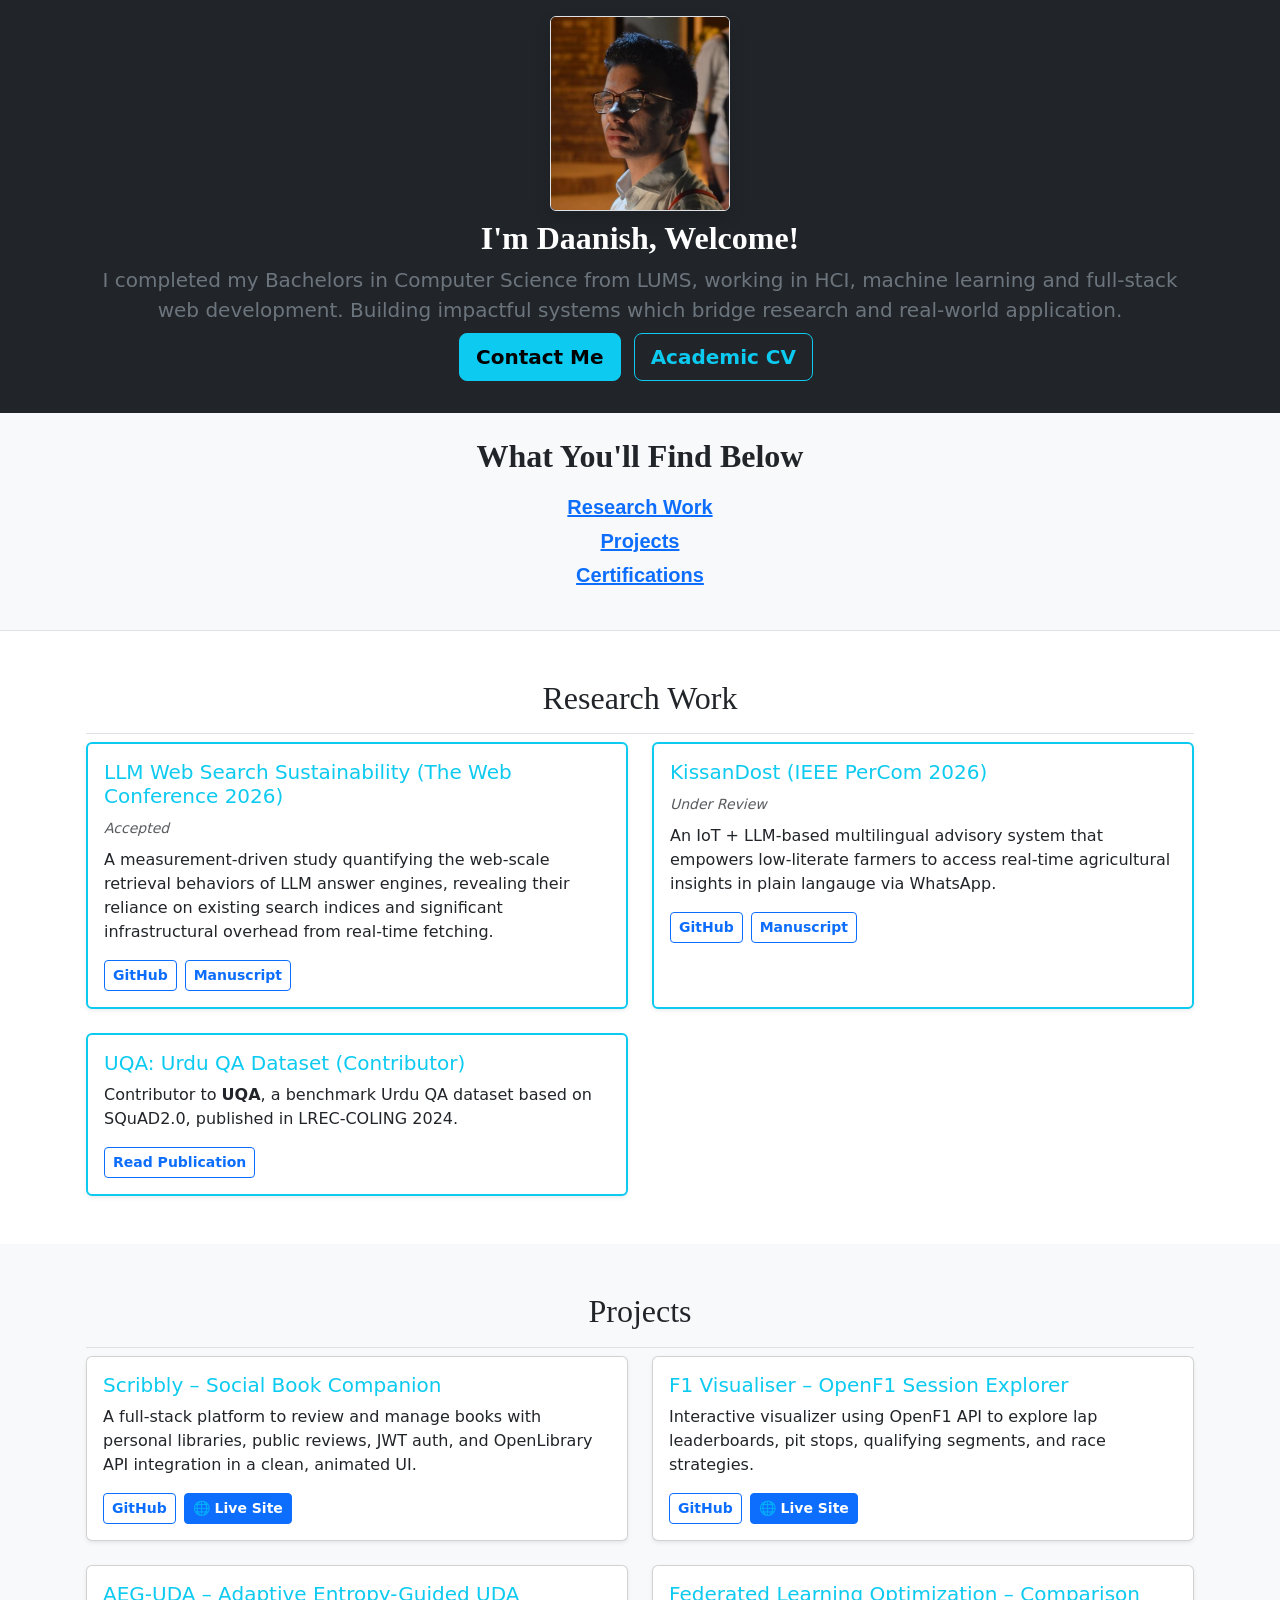
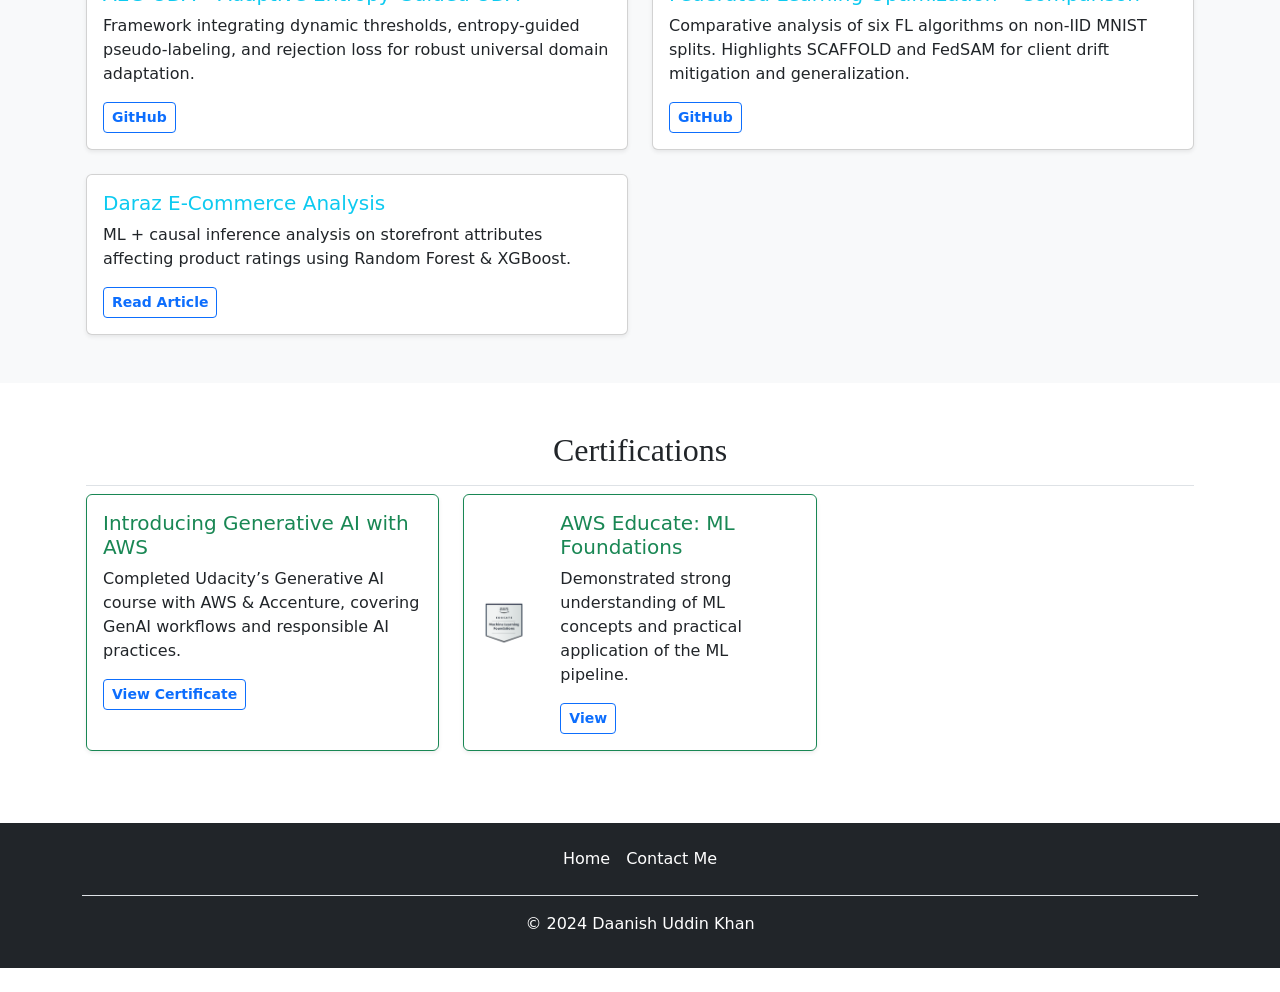
==== index.html @ 449fbc86 "Update index.html" ====
<!DOCTYPE html>
<html lang="en">

<head>
    <meta charset="UTF-8">
    <meta name="viewport" content="width=device-width, initial-scale=1.0">

    <title>Personal Site</title>

    <link rel="stylesheet" href="styles.css">

    <link href="https://cdn.jsdelivr.net/npm/bootstrap@5.3.0-alpha2/dist/css/bootstrap.min.css" rel="stylesheet"
      integrity="sha384-aFq/bzH65dt+w6FI2ooMVUpc+21e0SRygnTpmBvdBgSdnuTN7QbdgL+OapgHtvPp" crossorigin="anonymous">
    <link href="https://fonts.googleapis.com/css2?family=Material+Symbols+Outlined" rel="stylesheet" />

    
    <style>

    </style>

</head>

<body>
    <section>
      <div class="bg-dark text-secondary text-center py-3 px-2">
        <div class="container">
          <img src="Daanish Khan.jpg" class="img-fluid border rounded-2 shadow mb-2" alt="Daanish" width="180" loading="lazy">
          <h1 class="fs-2 fw-bold text-white serif-font mb-2">I'm Daanish, Welcome!</h1>
          <p class="fs-5 mb-2">I completed my Bachelors in Computer Science from LUMS, working in HCI, machine learning and full-stack web development. Building impactful systems which bridge research and real-world application.</p>
          <p>
            <a href="mailto:daanishuddin@gmail.com" class="btn btn-info btn-lg px-3 me-sm-2 fw-bold">Contact Me</a>
            <!-- <a href="./resume.html" target="_blank" class="btn btn-outline-info btn-lg px-3 me-sm-2 fw-bold">Academic CV</a> -->
            <a href="https://drive.google.com/file/d/1zM3MbxqM3GDSptuHSQpQ8R3n-Jp7-8nd/view?usp=sharing" target="_blank" class="btn btn-outline-info btn-lg px-3 me-sm-2 fw-bold">Academic CV</a>
          </p>
          
        </div>
      </div>
    </section>

    <section class="bg-light py-4 border-bottom">
      <div class="container text-center">
        <h2 class="fw-bold serif-font mb-3 text-dark text-center">What You'll Find Below</h2>
        <p class="fs-5 text-secondary san-serif-font mb-1">
          <a href="#research-projects" class="text-decoration-underline fw-semibold text-primary">
            <strong>Research Work</strong>
          </a>
        </p>
        <p class="fs-5 text-secondary san-serif-font mb-1">
          <a href="#projects" class="text-decoration-underline fw-semibold text-primary">
            <strong>Projects</strong>
          </a>
        </p>
        <p class="fs-5 text-secondary san-serif-font">
          <a href="#certifications" class="text-decoration-underline fw-semibold text-primary">
            <strong>Certifications</strong>
          </a>
        </p>
      </div>
    </section>


    <section id="research-projects" class="bg-white py-5">
      <div class="container px-3">
        <h2 class="pb-3 border-bottom serif-font text-center">Research Work</h2>
        <div class="row row-cols-1 row-cols-lg-2 g-4">

          <!-- LLM Web Search Sustainability Card -->
          <div class="col">
            <div class="card h-100 shadow-sm border-info border-2">
              <div class="card-body">
                <h5 class="card-title text-info">LLM Web Search Sustainability (The Web Conference 2026)</h5>
                <p class="text-muted fst-italic mb-2"><small>Accepted</small></p>
                <p class="card-text">
                  A measurement-driven study quantifying the web-scale retrieval behaviors of LLM answer engines, revealing their reliance on existing search indices and significant infrastructural overhead from real-time fetching.
                </p>
                <div class="d-flex flex-wrap gap-2">
                  <a href="https://github.com/SYSNET-LUMS/LLMs-and-Web" target="_blank" class="btn btn-outline-primary btn-sm fw-bold">GitHub</a>
                  <a href="https://drive.google.com/file/d/1Qszllc1e_r-4fv1D7R5mePZnwRClPpao/view?usp=sharing" target="_blank" class="btn btn-outline-primary btn-sm fw-bold">Manuscript</a>
                </div>
              </div>
            </div>
          </div>

          <!-- KissanDost Card -->
          <div class="col">
            <div class="card h-100 shadow-sm border-info border-2">
              <div class="card-body">
                <h5 class="card-title text-info">KissanDost (IEEE PerCom 2026)</h5>
                <p class="text-muted fst-italic mb-2"><small>Under Review</small></p>
                <p class="card-text">
                  An IoT + LLM-based multilingual advisory system that empowers low-literate farmers to access real-time agricultural insights in plain langauge via WhatsApp.
                </p>
                <div class="d-flex flex-wrap gap-2">
                  <a href="https://github.com/anonymous115935/KissanDost" target="_blank" class="btn btn-outline-primary btn-sm fw-bold">GitHub</a>
                  <a href="https://drive.google.com/file/d/19-582ejcHHn8x_dDG1raBR4iv6mInpC9/view?usp=sharing" target="_blank" class="btn btn-outline-primary btn-sm fw-bold">Manuscript</a>
                </div>
              </div>
            </div>
          </div>

          <!-- UQA Card -->
          <div class="col">
            <div class="card h-100 shadow-sm border-info border-2">
              <div class="card-body">
                <h5 class="card-title text-info">UQA: Urdu QA Dataset (Contributor)</h5>
                <p class="card-text">
                  Contributor to <strong>UQA</strong>, a benchmark Urdu QA dataset based on SQuAD2.0, published in LREC-COLING 2024.
                </p>
                <a href="https://aclanthology.org/2024.lrec-main.1497/" target="_blank" class="btn btn-outline-primary btn-sm fw-bold">Read Publication</a>
              </div>
            </div>
          </div>
        </div>
    </section>

    <section id="projects" class="bg-light py-5">
      <div class="container px-3">
        <h2 class="pb-3 border-bottom serif-font text-center">Projects</h2>
        <div class="row row-cols-1 row-cols-lg-2 g-4">

          <!-- Scribbly -->
          <div class="col">
            <div class="card h-100 shadow-sm">
              <div class="card-body">
                <h5 class="card-title text-info">Scribbly – Social Book Companion</h5>
                <p class="card-text">
                  A full-stack platform to review and manage books with personal libraries, public reviews, JWT auth, and OpenLibrary API integration in a clean, animated UI.
                </p>
                <div class="d-flex flex-wrap gap-2">
                  <a href="https://github.com/DaaniKhan/Scribbly" target="_blank" class="btn btn-outline-primary btn-sm fw-bold">GitHub</a>
                  <a href="https://scribbly-79jq.onrender.com" target="_blank" class="btn btn-primary btn-sm fw-bold">
                    🌐 Live Site
                  </a>
                </div>
              </div>
            </div>
          </div>

          <!-- F1 Visualiser -->
          <div class="col">
            <div class="card h-100 shadow-sm">
              <div class="card-body">
                <h5 class="card-title text-info">F1 Visualiser – OpenF1 Session Explorer</h5>
                <p class="card-text">
                  Interactive visualizer using OpenF1 API to explore lap leaderboards, pit stops, qualifying segments, and race strategies.
                </p>
                <div class="d-flex flex-wrap gap-2">
                  <a href="https://github.com/DaaniKhan/F1-Visualise" target="_blank" class="btn btn-outline-primary btn-sm fw-bold">GitHub</a>
                  <a href="https://f1-visualise.onrender.com" target="_blank" class="btn btn-primary btn-sm fw-bold">
                    🌐 Live Site
                  </a>
                </div>
              </div>
            </div>
          </div>

          <!-- AEG-UDA -->
          <div class="col">
            <div class="card h-100 shadow-sm">
              <div class="card-body">
                <h5 class="card-title text-info">AEG-UDA – Adaptive Entropy-Guided UDA</h5>
                <p class="card-text">
                  Framework integrating dynamic thresholds, entropy-guided pseudo-labeling, and rejection loss for robust universal domain adaptation.
                </p>
                <a href="https://github.com/SaadH-077/Adaptive-Entropy-Guided-Universal-Domain-Adaptation_AEG-UDA-" target="_blank" class="btn btn-outline-primary btn-sm fw-bold">GitHub</a>
              </div>
            </div>
          </div>

          <!-- Federated Learning -->
          <div class="col">
            <div class="card h-100 shadow-sm">
              <div class="card-body">
                <h5 class="card-title text-info">Federated Learning Optimization – Comparison</h5>
                <p class="card-text">
                  Comparative analysis of six FL algorithms on non-IID MNIST splits. Highlights SCAFFOLD and FedSAM for client drift mitigation and generalization.
                </p>
                <a href="https://github.com/SaadH-077/Federated-Learning-Optimization" target="_blank" class="btn btn-outline-primary btn-sm fw-bold">GitHub</a>
              </div>
            </div>
          </div>

          <!-- Daraz Analysis -->
          <div class="col">
            <div class="card h-100 shadow-sm">
              <div class="card-body">
                <h5 class="card-title text-info">Daraz E-Commerce Analysis</h5>
                <p class="card-text">
                  ML + causal inference analysis on storefront attributes affecting product ratings using Random Forest & XGBoost.
                </p>
                <a href="https://medium.com/@25100004/daraz-unveiled-deep-diving-into-e-commerce-55a9fcba725b" target="_blank" class="btn btn-outline-primary btn-sm fw-bold">Read Article</a>
              </div>
            </div>
          </div>
        </div>
    </section>

    <section id="certifications" class="bg-white py-5">
      <div class="container px-3">
        <h2 class="pb-3 border-bottom serif-font text-center">Certifications</h2>
        <div class="row row-cols-1 row-cols-md-2 row-cols-lg-3 g-4">

          <!-- Gen AI Cert -->
          <div class="col">
            <div class="card h-100 border-success shadow-sm">
              <div class="card-body">
                <h5 class="card-title text-success">Introducing Generative AI with AWS</h5>
                <p class="card-text">Completed Udacity’s Generative AI course with AWS & Accenture, covering GenAI workflows and responsible AI practices.</p>
                <a href="https://www.udacity.com/certificate/e/d6803654-4352-11f0-a539-c7d655504e1b" target="_blank" class="btn btn-outline-primary btn-sm fw-bold">View Certificate</a>
              </div>
            </div>
          </div>

          <!-- AWS Educate -->
          <div class="col">
            <div class="card h-100 border-success shadow-sm d-flex flex-row align-items-center">
              <img src="aws-educate-machine-learning-foundations.png" alt="AWS Educate Badge" width="80" class="p-3">
              <div class="card-body">
                <h5 class="card-title text-success">AWS Educate: ML Foundations</h5>
                <p class="card-text">Demonstrated strong understanding of ML concepts and practical application of the ML pipeline.</p>
                <a href="https://www.credly.com/badges/24942afe-0e76-4b21-84d6-7d323b9f9d2c/public_url" target="_blank" class="btn btn-outline-primary btn-sm fw-bold">View</a>
              </div>
            </div>
          </div>

        </div>
      </div>
    </section>

    <section class="bg-dark">
      <div class="container">
        <footer class="py-3 my-4">
          <ul class="nav justify-content-center border-bottom pb-3 mb-3">
            <li class="nav-item"><a href="index.html" class="nav-link px-2 text-white">Home</a></li>
            <li class="nav-item"><a href="mailto:daanishuddin@gmail.com" class="nav-link px-2 text-white">Contact Me</a></li>
          </ul>
          <p class="text-center text-white">© 2024 Daanish Uddin Khan</p>
        </footer>
      </div>
    </section>
    
</body>
---- styles.css ----
.serif-font{
    font-family: "Cambria", serif;
}

.san-serif-font{
    font-family: 'Touvlo Sans Serif', sans-serif;
}

.icon-square {
    width: 3rem;
    height: 3rem;
    border-radius: .75rem;
}
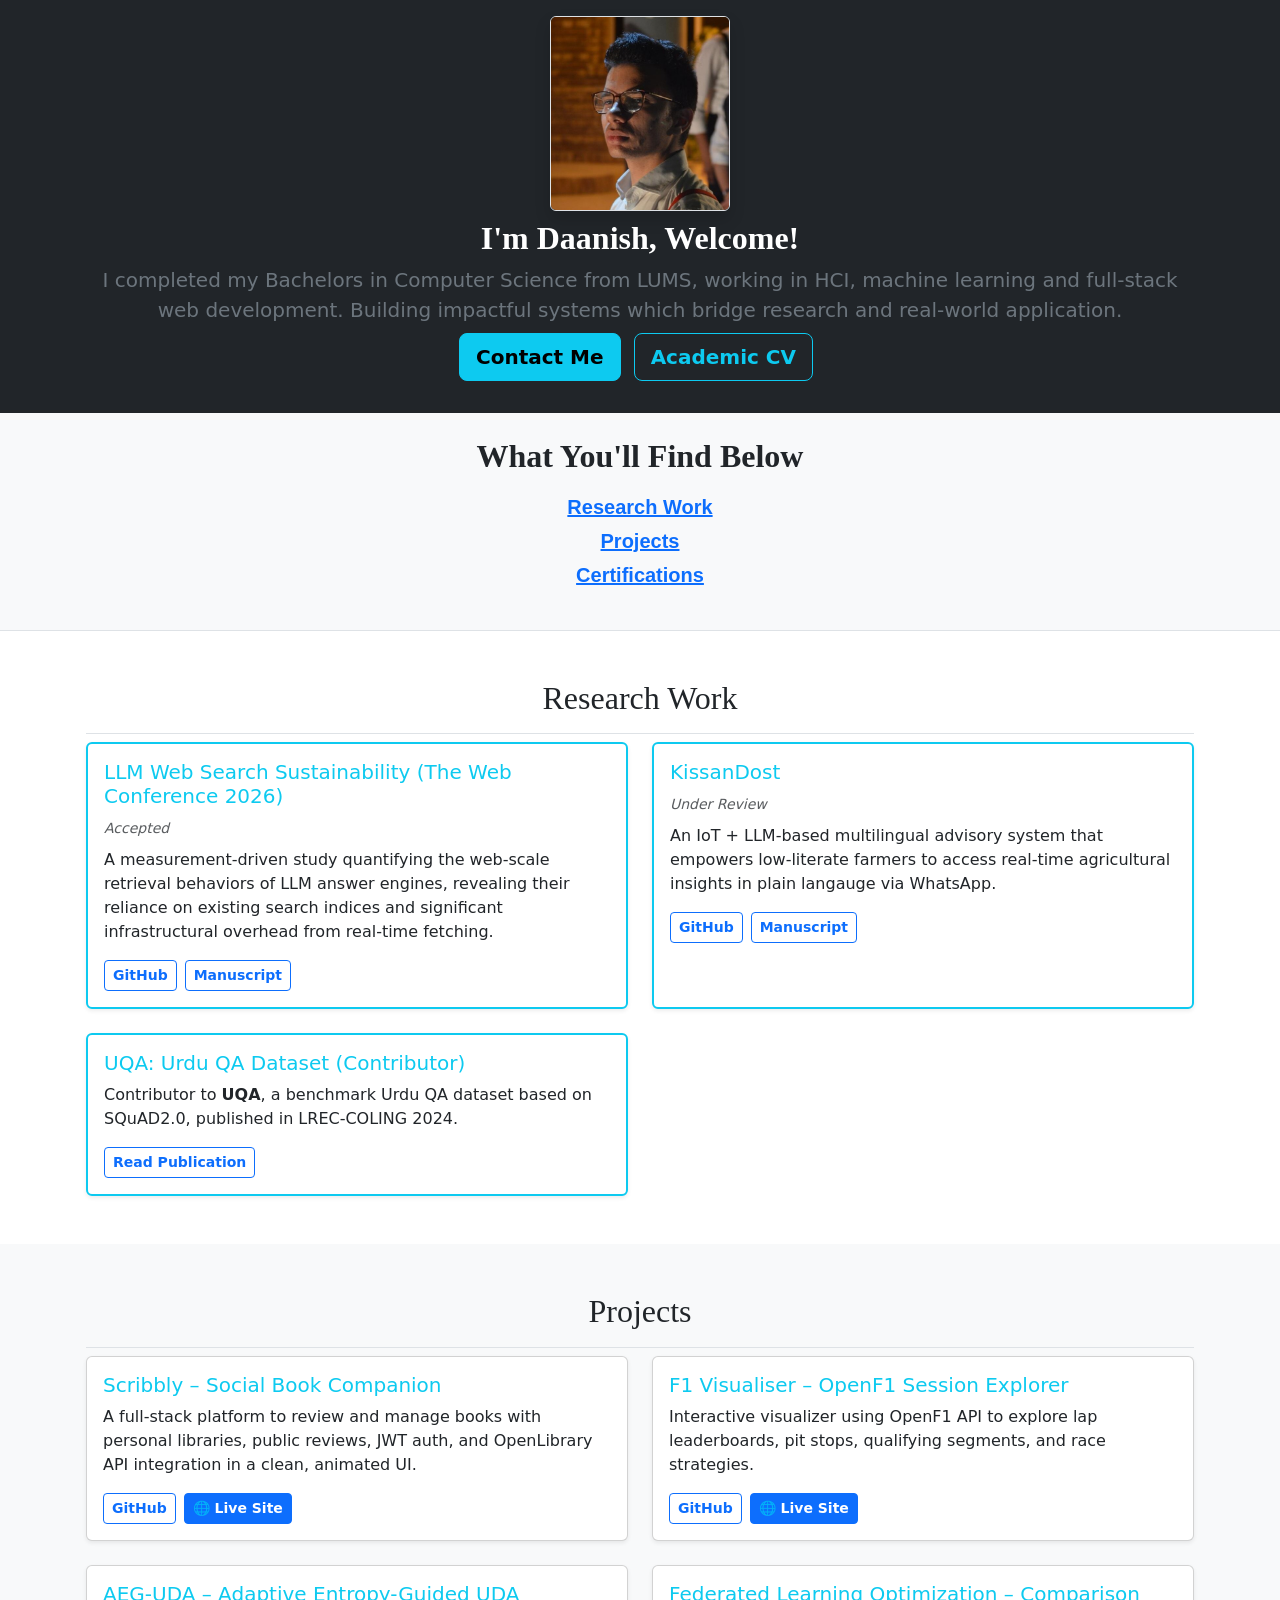
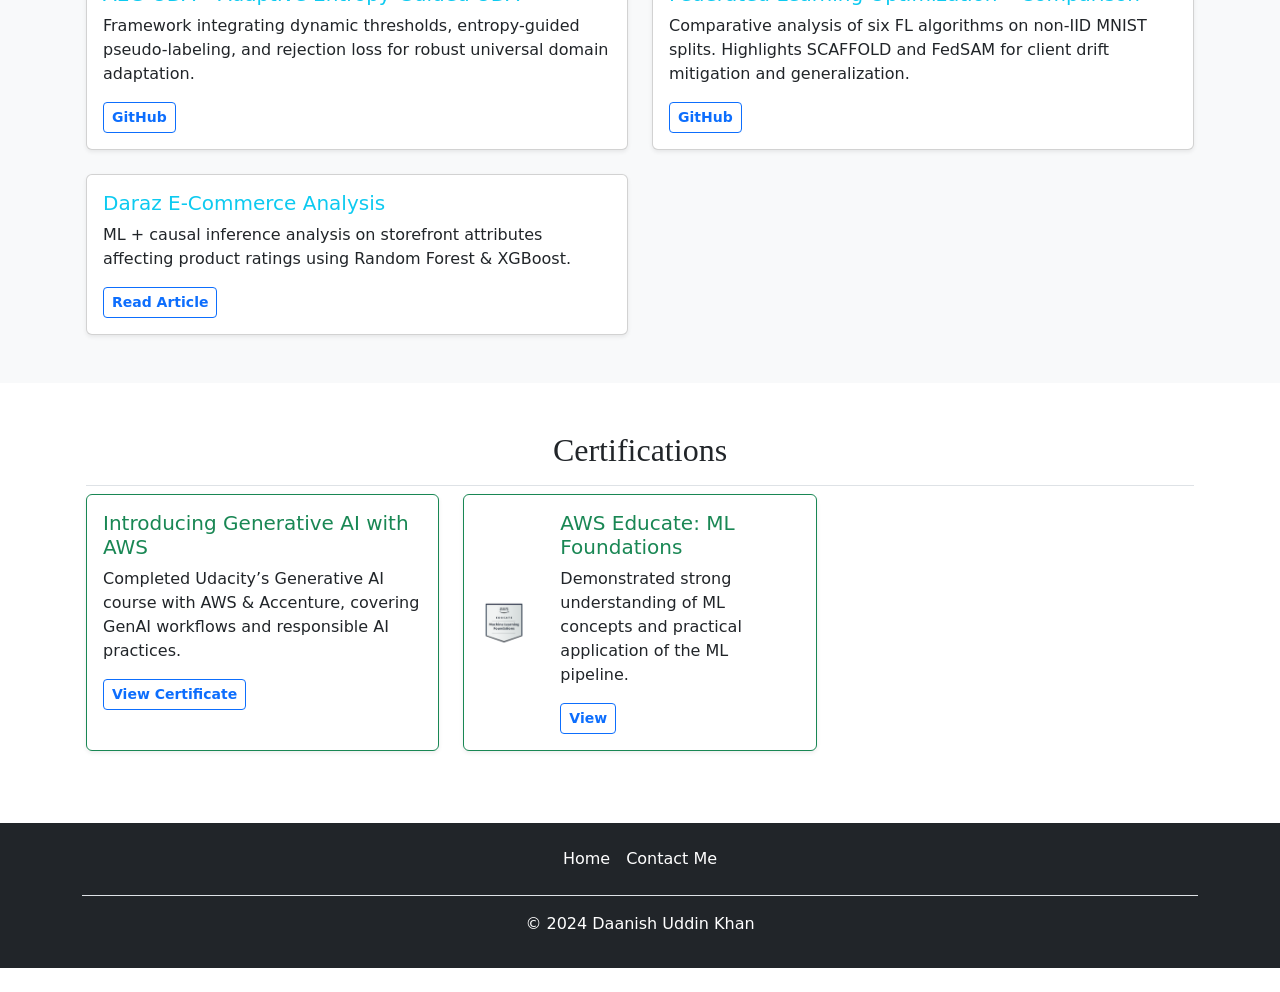
==== commit db044a1c: "Update index.html" ====
--- a/index.html
+++ b/index.html
@@ -30,7 +30,7 @@
           <p>
             <a href="mailto:daanishuddin@gmail.com" class="btn btn-info btn-lg px-3 me-sm-2 fw-bold">Contact Me</a>
             <!-- <a href="./resume.html" target="_blank" class="btn btn-outline-info btn-lg px-3 me-sm-2 fw-bold">Academic CV</a> -->
-            <a href="https://drive.google.com/file/d/1zM3MbxqM3GDSptuHSQpQ8R3n-Jp7-8nd/view?usp=sharing" target="_blank" class="btn btn-outline-info btn-lg px-3 me-sm-2 fw-bold">Academic CV</a>
+            <a href="https://drive.google.com/file/d/1i2JFEq97DbUL6mjN9elRdlXMquacvuDl/view?usp=sharing" target="_blank" class="btn btn-outline-info btn-lg px-3 me-sm-2 fw-bold">Academic CV</a>
           </p>
           
         </div>
@@ -85,7 +85,7 @@
           <div class="col">
             <div class="card h-100 shadow-sm border-info border-2">
               <div class="card-body">
-                <h5 class="card-title text-info">KissanDost (IEEE PerCom 2026)</h5>
+                <h5 class="card-title text-info">KissanDost</h5>
                 <p class="text-muted fst-italic mb-2"><small>Under Review</small></p>
                 <p class="card-text">
                   An IoT + LLM-based multilingual advisory system that empowers low-literate farmers to access real-time agricultural insights in plain langauge via WhatsApp.
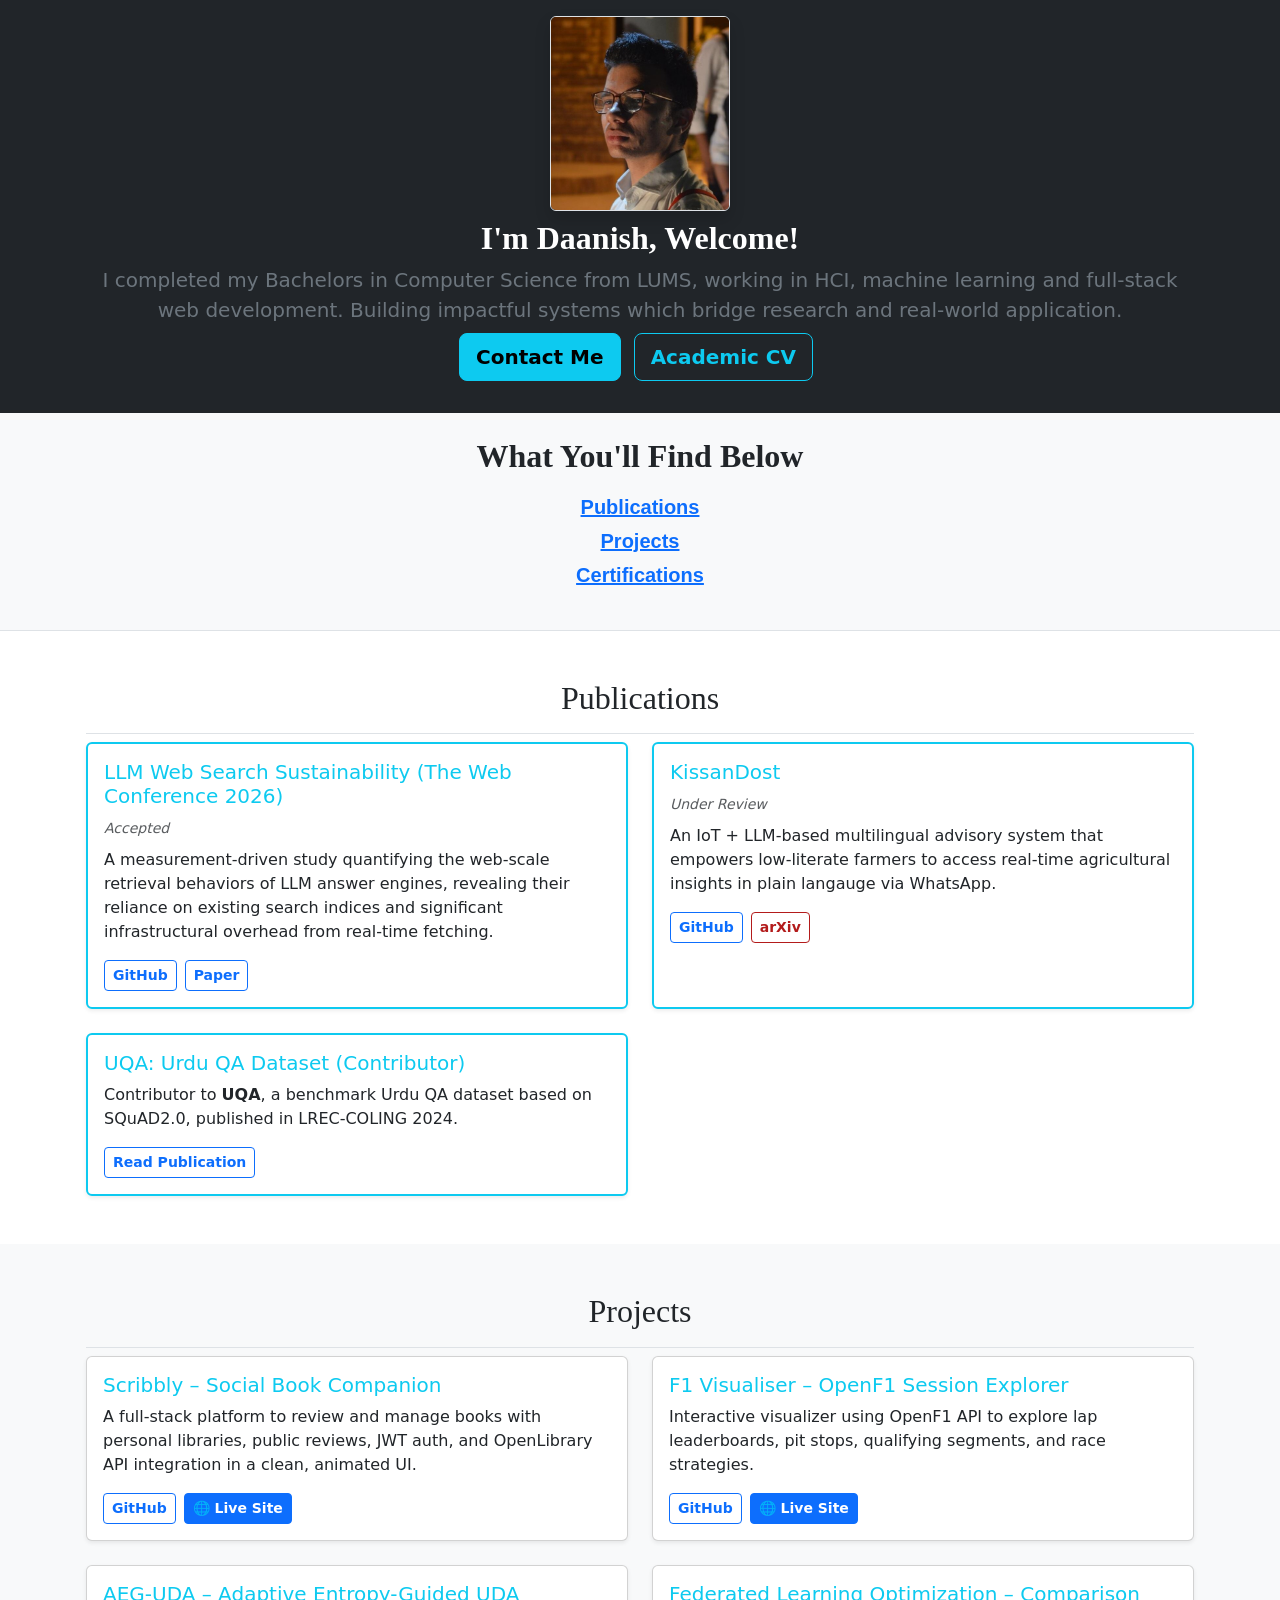
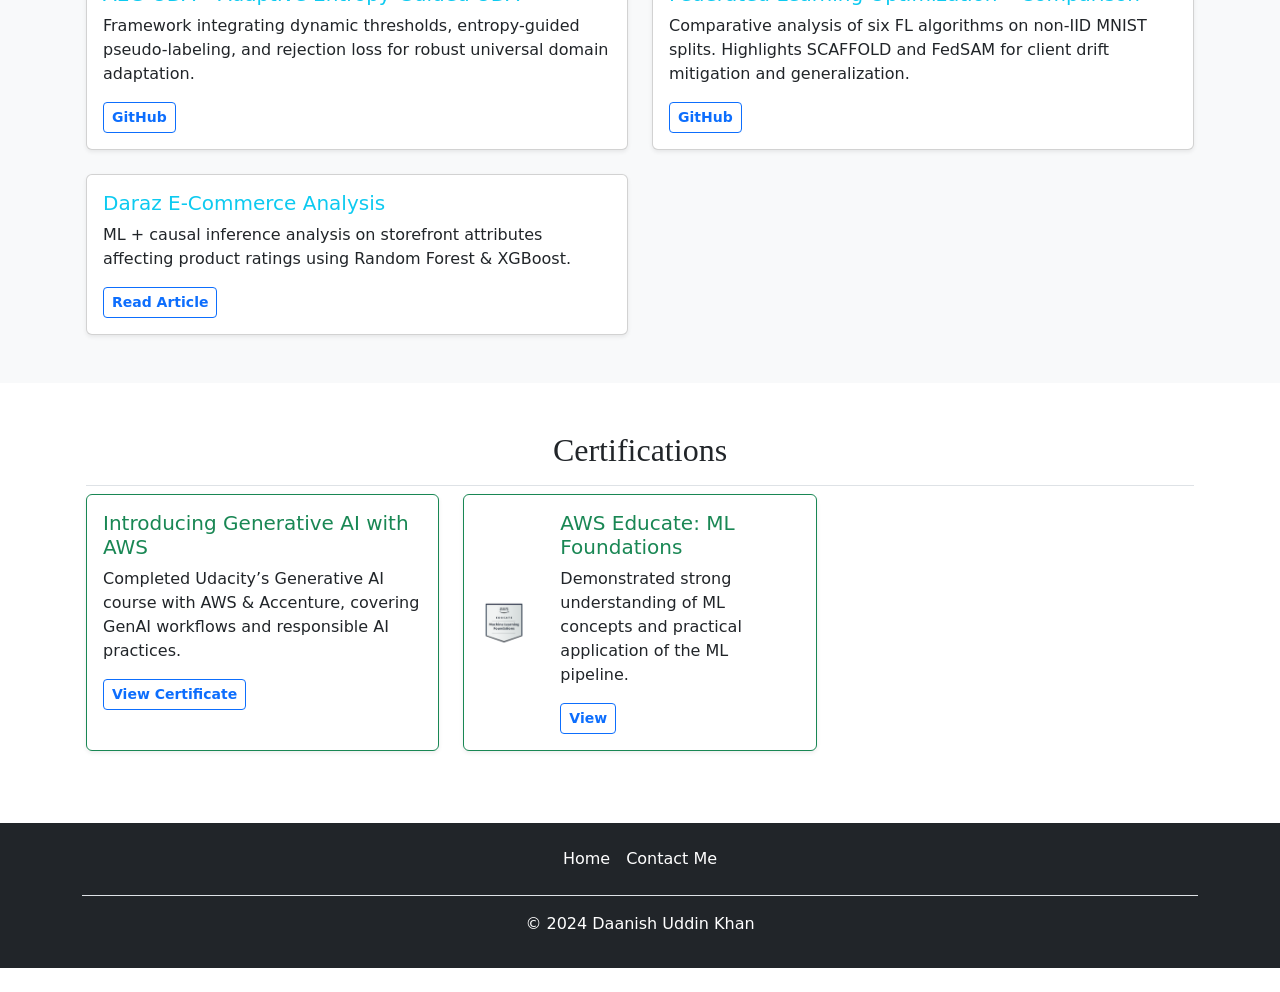
==== commit 84b170ae: "Update Site" ====
--- a/index.html
+++ b/index.html
@@ -15,6 +15,17 @@
 
     
     <style>
+
+    .btn-outline-arxiv {
+      color: #b31b1b;
+      border-color: #b31b1b;
+    }
+
+    .btn-outline-arxiv:hover {
+      background-color: #b31b1b;
+      border-color: #b31b1b;
+      color: #fff;
+    }
 
     </style>
 
@@ -30,7 +41,8 @@
           <p>
             <a href="mailto:daanishuddin@gmail.com" class="btn btn-info btn-lg px-3 me-sm-2 fw-bold">Contact Me</a>
             <!-- <a href="./resume.html" target="_blank" class="btn btn-outline-info btn-lg px-3 me-sm-2 fw-bold">Academic CV</a> -->
-            <a href="https://drive.google.com/file/d/1i2JFEq97DbUL6mjN9elRdlXMquacvuDl/view?usp=sharing" target="_blank" class="btn btn-outline-info btn-lg px-3 me-sm-2 fw-bold">Academic CV</a>
+            <!-- <a href="https://drive.google.com/file/d/1i2JFEq97DbUL6mjN9elRdlXMquacvuDl/view?usp=sharing" target="_blank" class="btn btn-outline-info btn-lg px-3 me-sm-2 fw-bold">Academic CV</a> -->
+            <a href="Academic_CV-DaanishKhan.pdf" target="_blank" class="btn btn-outline-info btn-lg px-3 me-sm-2 fw-bold">Academic CV</a>
           </p>
           
         </div>
@@ -42,7 +54,7 @@
         <h2 class="fw-bold serif-font mb-3 text-dark text-center">What You'll Find Below</h2>
         <p class="fs-5 text-secondary san-serif-font mb-1">
           <a href="#research-projects" class="text-decoration-underline fw-semibold text-primary">
-            <strong>Research Work</strong>
+            <strong>Publications</strong>
           </a>
         </p>
         <p class="fs-5 text-secondary san-serif-font mb-1">
@@ -61,7 +73,7 @@
 
     <section id="research-projects" class="bg-white py-5">
       <div class="container px-3">
-        <h2 class="pb-3 border-bottom serif-font text-center">Research Work</h2>
+        <h2 class="pb-3 border-bottom serif-font text-center">Publications</h2>
         <div class="row row-cols-1 row-cols-lg-2 g-4">
 
           <!-- LLM Web Search Sustainability Card -->
@@ -75,7 +87,8 @@
                 </p>
                 <div class="d-flex flex-wrap gap-2">
                   <a href="https://github.com/SYSNET-LUMS/LLMs-and-Web" target="_blank" class="btn btn-outline-primary btn-sm fw-bold">GitHub</a>
-                  <a href="https://drive.google.com/file/d/1Qszllc1e_r-4fv1D7R5mePZnwRClPpao/view?usp=sharing" target="_blank" class="btn btn-outline-primary btn-sm fw-bold">Manuscript</a>
+                  <!-- <a href="https://drive.google.com/file/d/1Qszllc1e_r-4fv1D7R5mePZnwRClPpao/view?usp=sharing" target="_blank" class="btn btn-outline-primary btn-sm fw-bold">Manuscript</a> -->
+                  <a href="LLMs_and_the_Web-DaanishKhan.pdf" target="_blank" class="btn btn-outline-primary btn-sm fw-bold">Paper</a>
                 </div>
               </div>
             </div>
@@ -92,7 +105,8 @@
                 </p>
                 <div class="d-flex flex-wrap gap-2">
                   <a href="https://github.com/anonymous115935/KissanDost" target="_blank" class="btn btn-outline-primary btn-sm fw-bold">GitHub</a>
-                  <a href="https://drive.google.com/file/d/19-582ejcHHn8x_dDG1raBR4iv6mInpC9/view?usp=sharing" target="_blank" class="btn btn-outline-primary btn-sm fw-bold">Manuscript</a>
+                  <!-- <a href="https://drive.google.com/file/d/19-582ejcHHn8x_dDG1raBR4iv6mInpC9/view?usp=sharing" target="_blank" class="btn btn-outline-primary btn-sm fw-bold">Manuscript</a> -->
+                  <a href="https://arxiv.org/abs/2602.08593" target="_blank" class="btn btn-outline-arxiv btn-sm fw-bold">arXiv</a>
                 </div>
               </div>
             </div>
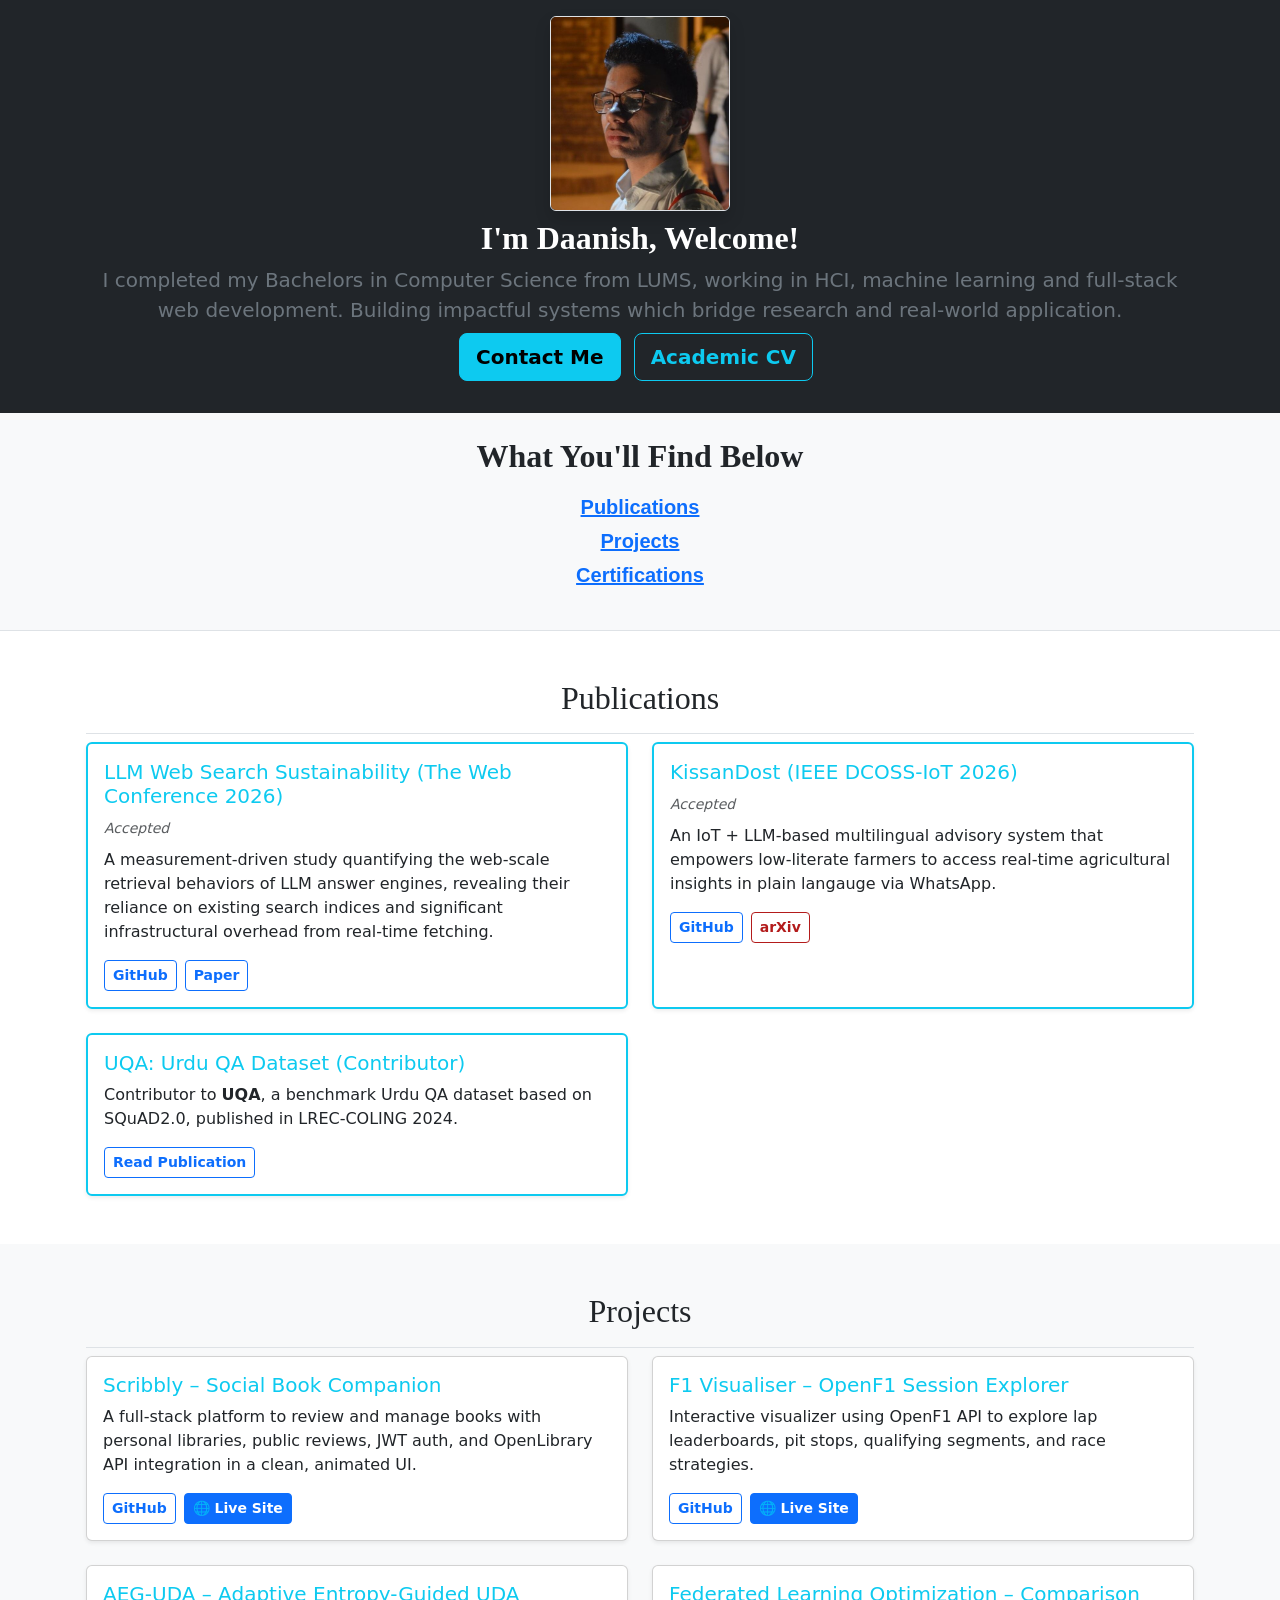
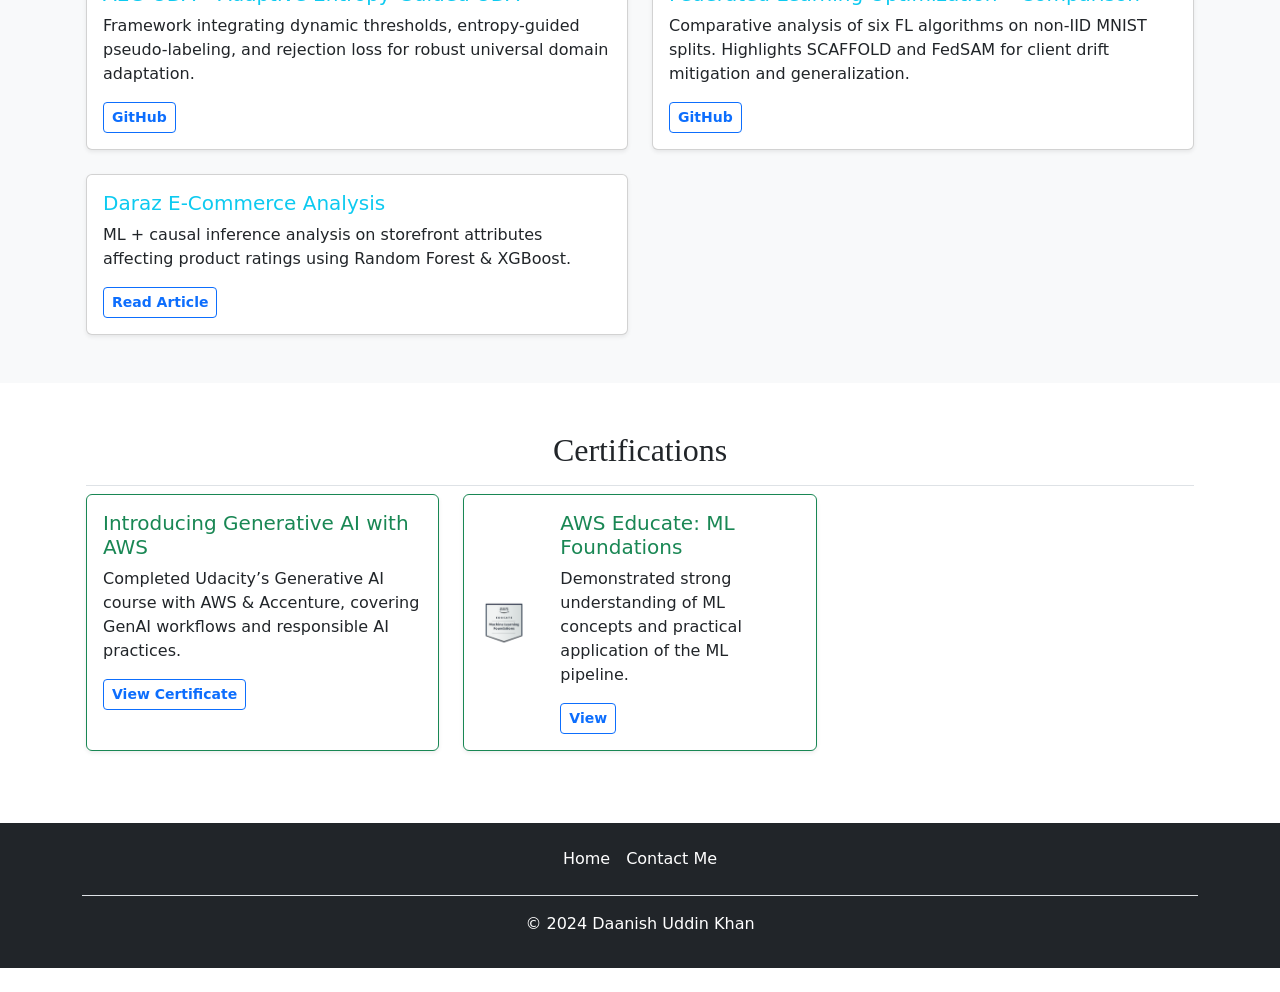
==== commit eab7c4f7: "Update Site" ====
--- a/index.html
+++ b/index.html
@@ -98,8 +98,8 @@
           <div class="col">
             <div class="card h-100 shadow-sm border-info border-2">
               <div class="card-body">
-                <h5 class="card-title text-info">KissanDost</h5>
-                <p class="text-muted fst-italic mb-2"><small>Under Review</small></p>
+                <h5 class="card-title text-info">KissanDost (IEEE DCOSS-IoT 2026)</h5>
+                <p class="text-muted fst-italic mb-2"><small>Accepted</small></p>
                 <p class="card-text">
                   An IoT + LLM-based multilingual advisory system that empowers low-literate farmers to access real-time agricultural insights in plain langauge via WhatsApp.
                 </p>
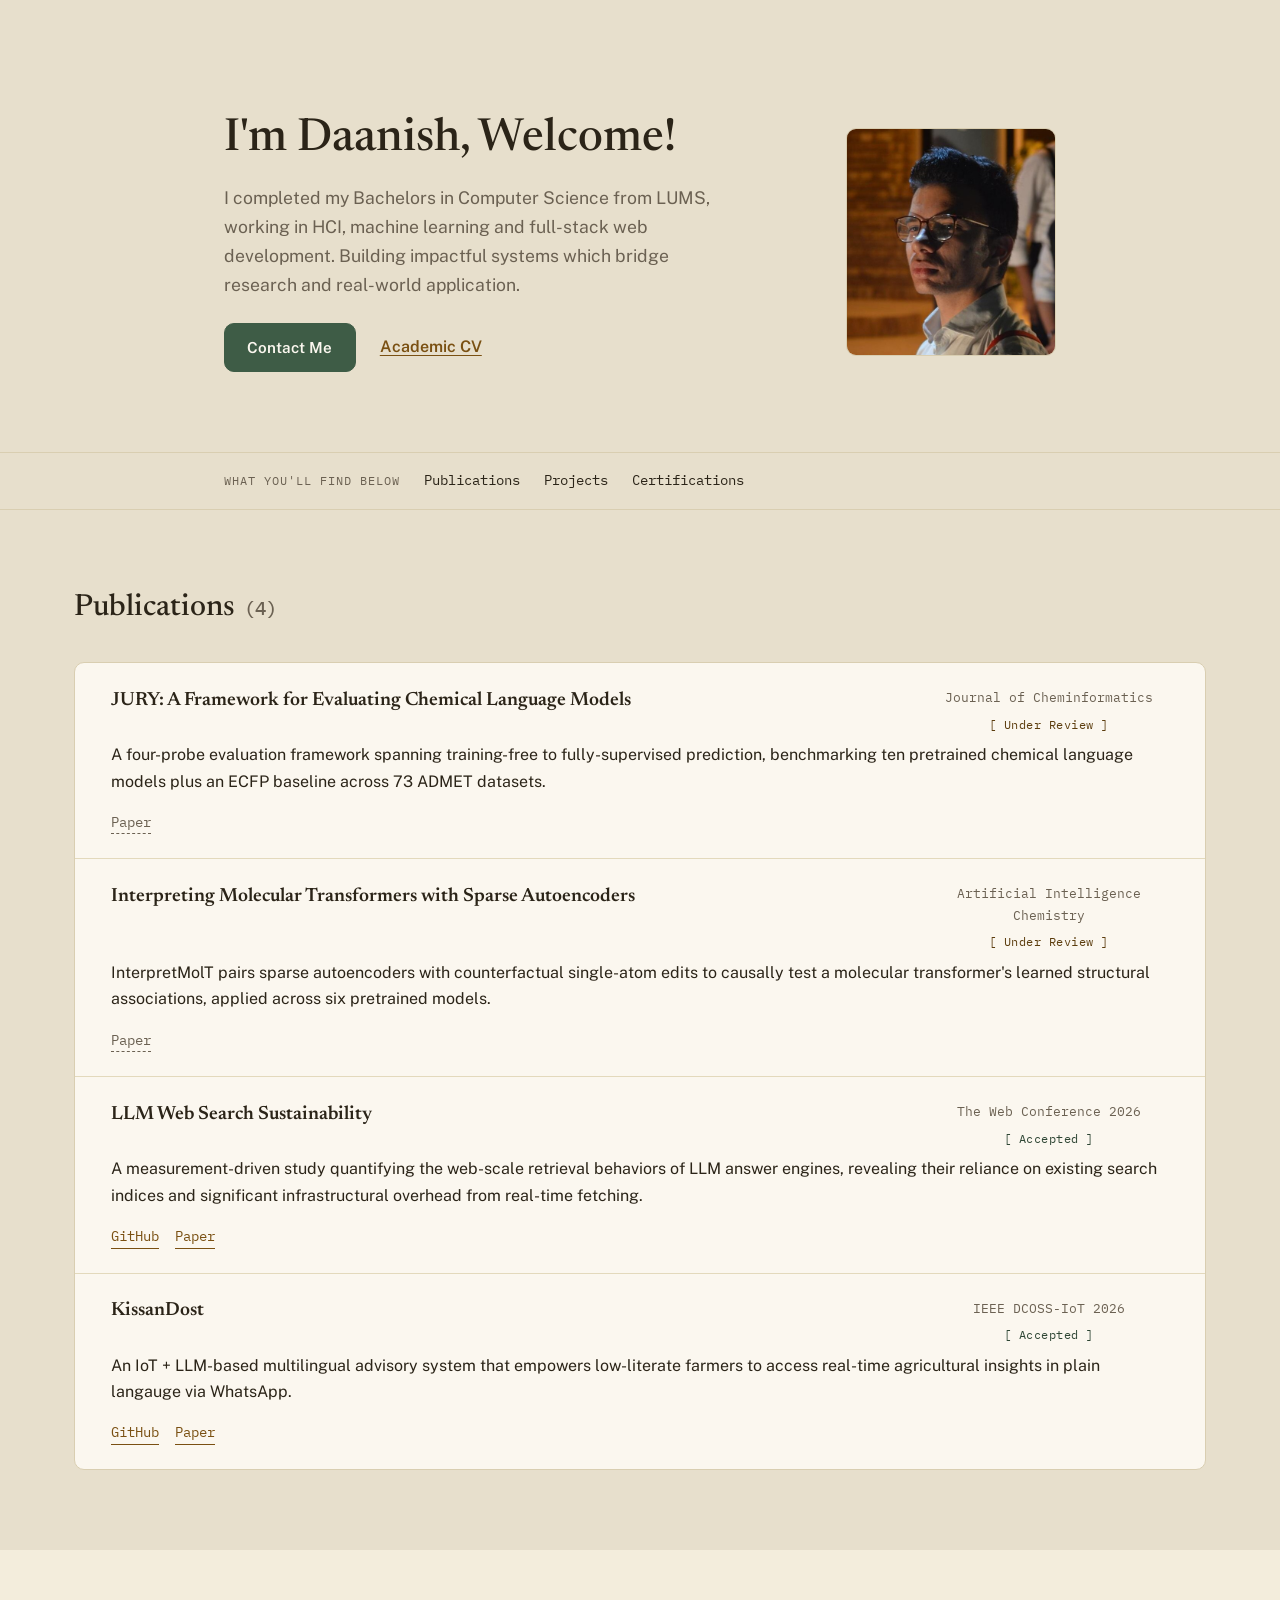
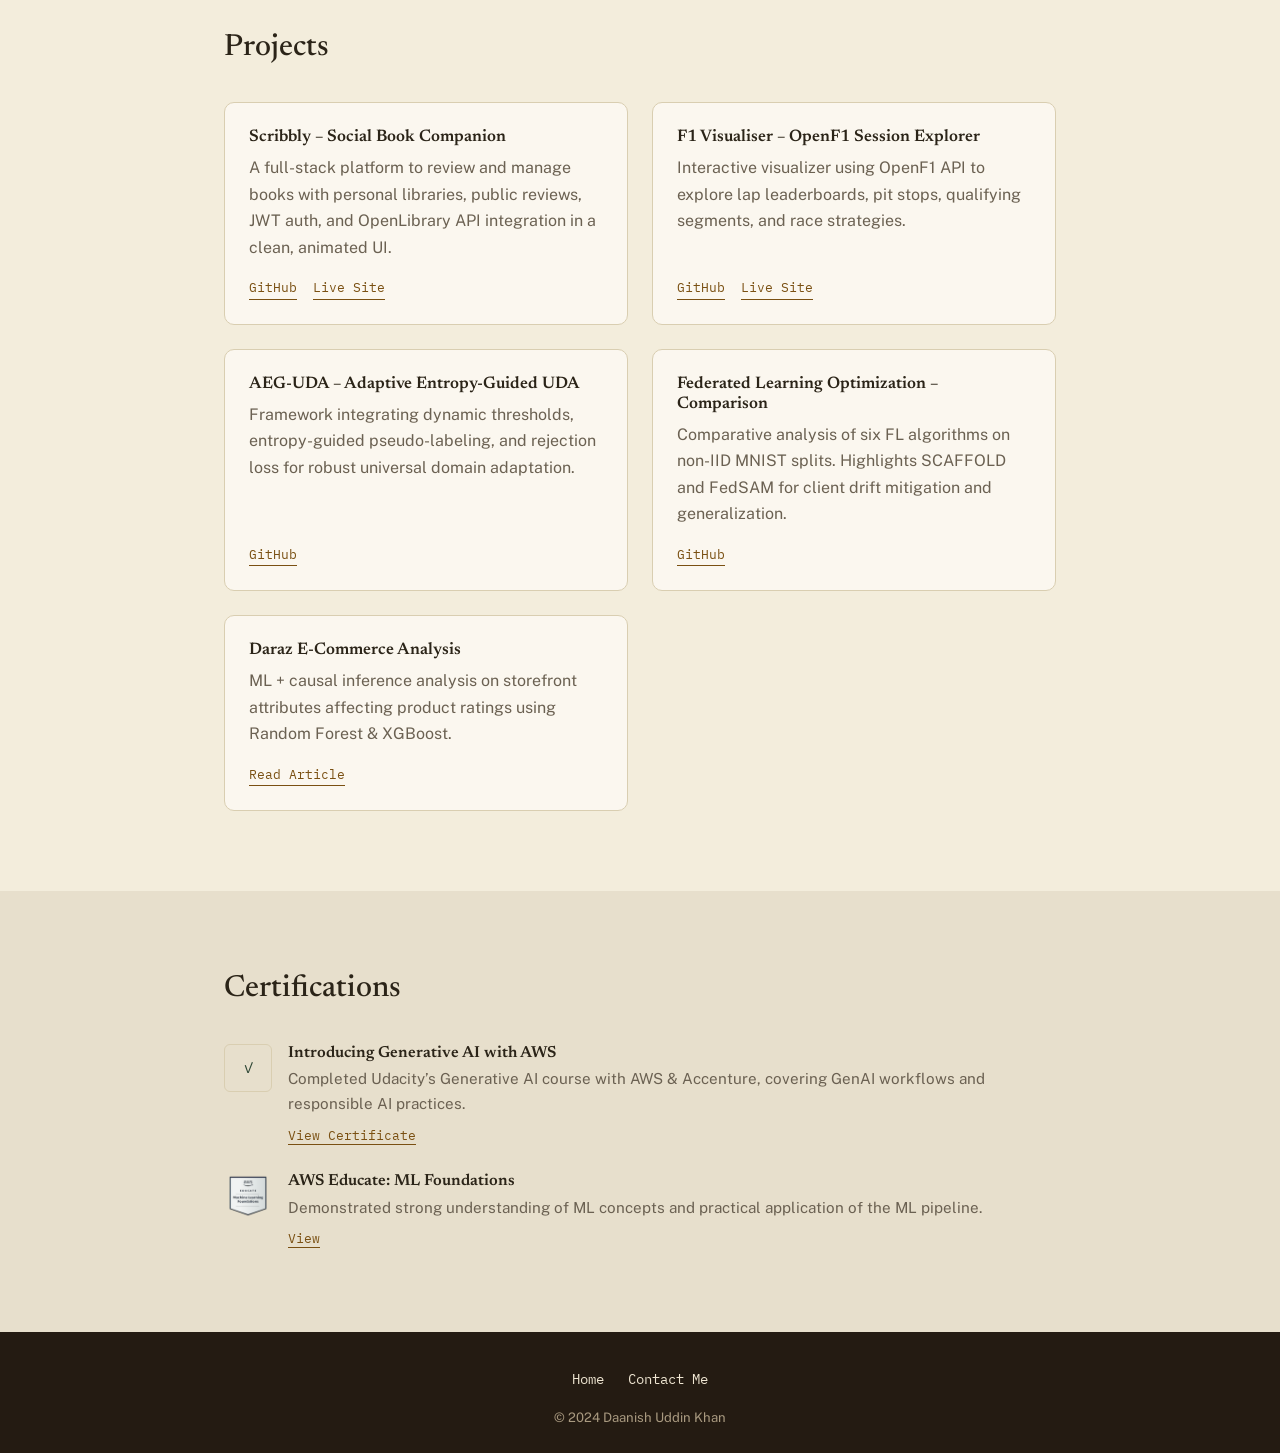
==== commit aaef9bfb: "Update Site" ====
--- a/index.html
+++ b/index.html
@@ -1,256 +1,237 @@
 <!DOCTYPE html>
 <html lang="en">
-
 <head>
-    <meta charset="UTF-8">
-    <meta name="viewport" content="width=device-width, initial-scale=1.0">
-
-    <title>Personal Site</title>
-
-    <link rel="stylesheet" href="styles.css">
-
-    <link href="https://cdn.jsdelivr.net/npm/bootstrap@5.3.0-alpha2/dist/css/bootstrap.min.css" rel="stylesheet"
-      integrity="sha384-aFq/bzH65dt+w6FI2ooMVUpc+21e0SRygnTpmBvdBgSdnuTN7QbdgL+OapgHtvPp" crossorigin="anonymous">
-    <link href="https://fonts.googleapis.com/css2?family=Material+Symbols+Outlined" rel="stylesheet" />
-
-    
-    <style>
-
-    .btn-outline-arxiv {
-      color: #b31b1b;
-      border-color: #b31b1b;
-    }
-
-    .btn-outline-arxiv:hover {
-      background-color: #b31b1b;
-      border-color: #b31b1b;
-      color: #fff;
-    }
-
-    </style>
-
+  <meta charset="UTF-8">
+  <meta name="viewport" content="width=device-width, initial-scale=1.0">
+  <title>Personal Site</title>
+
+  <link rel="preconnect" href="https://fonts.googleapis.com">
+  <link rel="preconnect" href="https://fonts.gstatic.com" crossorigin>
+  <link href="https://fonts.googleapis.com/css2?family=Newsreader:ital,wght@0,400;0,500;0,600;1,400;1,500&amp;family=Public+Sans:wght@400;500;600;700&amp;family=IBM+Plex+Mono:wght@400;500;600&amp;display=swap" rel="stylesheet">
+
+  <link rel="stylesheet" href="styles.css">
 </head>
 
 <body>
-    <section>
-      <div class="bg-dark text-secondary text-center py-3 px-2">
-        <div class="container">
-          <img src="Daanish Khan.jpg" class="img-fluid border rounded-2 shadow mb-2" alt="Daanish" width="180" loading="lazy">
-          <h1 class="fs-2 fw-bold text-white serif-font mb-2">I'm Daanish, Welcome!</h1>
-          <p class="fs-5 mb-2">I completed my Bachelors in Computer Science from LUMS, working in HCI, machine learning and full-stack web development. Building impactful systems which bridge research and real-world application.</p>
-          <p>
-            <a href="mailto:daanishuddin@gmail.com" class="btn btn-info btn-lg px-3 me-sm-2 fw-bold">Contact Me</a>
-            <!-- <a href="./resume.html" target="_blank" class="btn btn-outline-info btn-lg px-3 me-sm-2 fw-bold">Academic CV</a> -->
-            <!-- <a href="https://drive.google.com/file/d/1i2JFEq97DbUL6mjN9elRdlXMquacvuDl/view?usp=sharing" target="_blank" class="btn btn-outline-info btn-lg px-3 me-sm-2 fw-bold">Academic CV</a> -->
-            <a href="Academic_CV-DaanishKhan.pdf" target="_blank" class="btn btn-outline-info btn-lg px-3 me-sm-2 fw-bold">Academic CV</a>
-          </p>
-          
+
+  <header class="hero">
+    <div class="wrap">
+      <div class="hero-text">
+        <h1>I'm Daanish, Welcome!</h1>
+        <p class="hero-lede">I completed my Bachelors in Computer Science from LUMS, working in HCI, machine learning and full-stack web development. Building impactful systems which bridge research and real-world application.</p>
+        <div class="hero-actions">
+          <a href="mailto:daanishuddin@gmail.com" class="btn-primary">Contact Me</a>
+          <a href="DaanishKhan-Academic_CV.pdf" target="_blank" class="text-link">Academic CV</a>
         </div>
       </div>
+      <div class="hero-portrait">
+        <img src="Daanish Khan.jpg" alt="Daanish" width="210" loading="lazy">
+      </div>
+    </div>
+  </header>
+
+  <nav class="quicklinks" aria-label="Page sections">
+    <div class="wrap">
+      <p class="eyebrow">What You'll Find Below</p>
+      <div class="quicklinks-links">
+        <a href="#research-projects">Publications</a>
+        <a href="#projects">Projects</a>
+        <a href="#certifications">Certifications</a>
+      </div>
+    </div>
+  </nav>
+
+  <main>
+
+    <!-- ===================================================================
+         Publications — a single paper panel holding a running list of
+         entries, most recent activity first, matching the CV's own order.
+         =================================================================== -->
+    <section id="research-projects" class="section" aria-labelledby="publications-heading">
+      <div class="wrap pub-wrap">
+        <h2 id="publications-heading">Publications <span class="pub-count">(4)</span></h2>
+
+        <div class="pub-panel">
+
+          <!-- JURY — NEW, Under Review -->
+          <article class="pub-entry">
+            <div class="pub-entry-head">
+              <h3 class="pub-title">JURY: A Framework for Evaluating Chemical Language Models</h3>
+              <div class="pub-venue-block">
+                <p class="pub-meta">Journal of Cheminformatics</p>
+                <p class="pub-status status-review">[ Under Review ]</p>
+              </div>
+            </div>
+            <p class="pub-desc">A four-probe evaluation framework spanning training-free to fully-supervised prediction, benchmarking ten pretrained chemical language models plus an ECFP baseline across 73 ADMET datasets.</p>
+            <p class="pub-links">
+              <!-- TODO(Daanish): replace # with the paper link once available -->
+              <a href="#" class="placeholder">Paper</a>
+            </p>
+          </article>
+
+          <!-- InterpretMolT — NEW, Under Review -->
+          <article class="pub-entry">
+            <div class="pub-entry-head">
+              <h3 class="pub-title">Interpreting Molecular Transformers with Sparse Autoencoders</h3>
+              <div class="pub-venue-block">
+                <p class="pub-meta">Artificial Intelligence Chemistry</p>
+                <p class="pub-status status-review">[ Under Review ]</p>
+              </div>
+            </div>
+            <p class="pub-desc">InterpretMolT pairs sparse autoencoders with counterfactual single-atom edits to causally test a molecular transformer's learned structural associations, applied across six pretrained models.</p>
+            <p class="pub-links">
+              <!-- TODO(Daanish): replace # with the paper link once available -->
+              <a href="#" class="placeholder">Paper</a>
+            </p>
+          </article>
+
+          <!-- LLM Web Search Sustainability — existing, Accepted -->
+          <article class="pub-entry">
+            <div class="pub-entry-head">
+              <h3 class="pub-title">LLM Web Search Sustainability</h3>
+              <div class="pub-venue-block">
+                <p class="pub-meta">The Web Conference 2026</p>
+                <p class="pub-status status-accepted">[ Accepted ]</p>
+              </div>
+            </div>
+            <p class="pub-desc">A measurement-driven study quantifying the web-scale retrieval behaviors of LLM answer engines, revealing their reliance on existing search indices and significant infrastructural overhead from real-time fetching.</p>
+            <p class="pub-links">
+              <a href="https://github.com/SYSNET-LUMS/LLMs-and-Web" target="_blank">GitHub</a>
+              <a href="https://dl.acm.org/doi/10.1145/3774904.3792278" target="_blank">Paper</a>
+            </p>
+          </article>
+
+          <!-- KissanDost — existing, Accepted -->
+          <article class="pub-entry">
+            <div class="pub-entry-head">
+              <h3 class="pub-title">KissanDost</h3>
+              <div class="pub-venue-block">
+                <p class="pub-meta">IEEE DCOSS-IoT 2026</p>
+                <p class="pub-status status-accepted">[ Accepted ]</p>
+              </div>
+            </div>
+            <p class="pub-desc">An IoT + LLM-based multilingual advisory system that empowers low-literate farmers to access real-time agricultural insights in plain langauge via WhatsApp.</p>
+            <p class="pub-links">
+              <a href="https://github.com/anonymous115935/KissanDost" target="_blank">GitHub</a>
+              <a href="https://arxiv.org/abs/2602.08593" target="_blank">Paper</a>
+            </p>
+          </article>
+
+          <!-- UQA — existing, Contributor
+          <article class="pub-entry">
+            <div class="pub-entry-head">
+              <h3 class="pub-title">UQA: Urdu QA Dataset</h3>
+              <div class="pub-venue-block">
+                <p class="pub-status status-contributor">[ Contributor ]</p>
+              </div>
+            </div>
+            <p class="pub-desc">Contributor to <strong>UQA</strong>, a benchmark Urdu QA dataset based on SQuAD2.0, published in LREC-COLING 2024.</p>
+            <p class="pub-links">
+              <a href="https://aclanthology.org/2024.lrec-main.1497/" target="_blank">Read Publication</a>
+            </p>
+          </article> -->
+
+        </div>
+      </div>
     </section>
 
-    <section class="bg-light py-4 border-bottom">
-      <div class="container text-center">
-        <h2 class="fw-bold serif-font mb-3 text-dark text-center">What You'll Find Below</h2>
-        <p class="fs-5 text-secondary san-serif-font mb-1">
-          <a href="#research-projects" class="text-decoration-underline fw-semibold text-primary">
-            <strong>Publications</strong>
-          </a>
-        </p>
-        <p class="fs-5 text-secondary san-serif-font mb-1">
-          <a href="#projects" class="text-decoration-underline fw-semibold text-primary">
-            <strong>Projects</strong>
-          </a>
-        </p>
-        <p class="fs-5 text-secondary san-serif-font">
-          <a href="#certifications" class="text-decoration-underline fw-semibold text-primary">
-            <strong>Certifications</strong>
-          </a>
-        </p>
+    <!-- ===================================================================
+         Projects
+         =================================================================== -->
+    <section id="projects" class="section section-muted" aria-labelledby="projects-heading">
+      <div class="wrap">
+        <h2 id="projects-heading">Projects</h2>
+
+        <div class="project-grid">
+
+          <article class="project-card">
+            <h3>Scribbly – Social Book Companion</h3>
+            <p>A full-stack platform to review and manage books with personal libraries, public reviews, JWT auth, and OpenLibrary API integration in a clean, animated UI.</p>
+            <div class="project-links">
+              <a href="https://github.com/DaaniKhan/Scribbly" target="_blank">GitHub</a>
+              <a href="https://scribbly-79jq.onrender.com" target="_blank">Live Site</a>
+            </div>
+          </article>
+
+          <article class="project-card">
+            <h3>F1 Visualiser – OpenF1 Session Explorer</h3>
+            <p>Interactive visualizer using OpenF1 API to explore lap leaderboards, pit stops, qualifying segments, and race strategies.</p>
+            <div class="project-links">
+              <a href="https://github.com/DaaniKhan/F1-Visualise" target="_blank">GitHub</a>
+              <a href="https://f1-visualise.onrender.com" target="_blank">Live Site</a>
+            </div>
+          </article>
+
+          <article class="project-card">
+            <h3>AEG-UDA – Adaptive Entropy-Guided UDA</h3>
+            <p>Framework integrating dynamic thresholds, entropy-guided pseudo-labeling, and rejection loss for robust universal domain adaptation.</p>
+            <div class="project-links">
+              <a href="https://github.com/SaadH-077/Adaptive-Entropy-Guided-Universal-Domain-Adaptation_AEG-UDA-" target="_blank">GitHub</a>
+            </div>
+          </article>
+
+          <article class="project-card">
+            <h3>Federated Learning Optimization – Comparison</h3>
+            <p>Comparative analysis of six FL algorithms on non-IID MNIST splits. Highlights SCAFFOLD and FedSAM for client drift mitigation and generalization.</p>
+            <div class="project-links">
+              <a href="https://github.com/SaadH-077/Federated-Learning-Optimization" target="_blank">GitHub</a>
+            </div>
+          </article>
+
+          <article class="project-card">
+            <h3>Daraz E-Commerce Analysis</h3>
+            <p>ML + causal inference analysis on storefront attributes affecting product ratings using Random Forest &amp; XGBoost.</p>
+            <div class="project-links">
+              <a href="https://medium.com/@25100004/daraz-unveiled-deep-diving-into-e-commerce-55a9fcba725b" target="_blank">Read Article</a>
+            </div>
+          </article>
+
+        </div>
       </div>
     </section>
 
-
-    <section id="research-projects" class="bg-white py-5">
-      <div class="container px-3">
-        <h2 class="pb-3 border-bottom serif-font text-center">Publications</h2>
-        <div class="row row-cols-1 row-cols-lg-2 g-4">
-
-          <!-- LLM Web Search Sustainability Card -->
-          <div class="col">
-            <div class="card h-100 shadow-sm border-info border-2">
-              <div class="card-body">
-                <h5 class="card-title text-info">LLM Web Search Sustainability (The Web Conference 2026)</h5>
-                <p class="text-muted fst-italic mb-2"><small>Accepted</small></p>
-                <p class="card-text">
-                  A measurement-driven study quantifying the web-scale retrieval behaviors of LLM answer engines, revealing their reliance on existing search indices and significant infrastructural overhead from real-time fetching.
-                </p>
-                <div class="d-flex flex-wrap gap-2">
-                  <a href="https://github.com/SYSNET-LUMS/LLMs-and-Web" target="_blank" class="btn btn-outline-primary btn-sm fw-bold">GitHub</a>
-                  <!-- <a href="https://drive.google.com/file/d/1Qszllc1e_r-4fv1D7R5mePZnwRClPpao/view?usp=sharing" target="_blank" class="btn btn-outline-primary btn-sm fw-bold">Manuscript</a> -->
-                  <a href="LLMs_and_the_Web-DaanishKhan.pdf" target="_blank" class="btn btn-outline-primary btn-sm fw-bold">Paper</a>
-                </div>
-              </div>
-            </div>
-          </div>
-
-          <!-- KissanDost Card -->
-          <div class="col">
-            <div class="card h-100 shadow-sm border-info border-2">
-              <div class="card-body">
-                <h5 class="card-title text-info">KissanDost (IEEE DCOSS-IoT 2026)</h5>
-                <p class="text-muted fst-italic mb-2"><small>Accepted</small></p>
-                <p class="card-text">
-                  An IoT + LLM-based multilingual advisory system that empowers low-literate farmers to access real-time agricultural insights in plain langauge via WhatsApp.
-                </p>
-                <div class="d-flex flex-wrap gap-2">
-                  <a href="https://github.com/anonymous115935/KissanDost" target="_blank" class="btn btn-outline-primary btn-sm fw-bold">GitHub</a>
-                  <!-- <a href="https://drive.google.com/file/d/19-582ejcHHn8x_dDG1raBR4iv6mInpC9/view?usp=sharing" target="_blank" class="btn btn-outline-primary btn-sm fw-bold">Manuscript</a> -->
-                  <a href="https://arxiv.org/abs/2602.08593" target="_blank" class="btn btn-outline-arxiv btn-sm fw-bold">arXiv</a>
-                </div>
-              </div>
-            </div>
-          </div>
-
-          <!-- UQA Card -->
-          <div class="col">
-            <div class="card h-100 shadow-sm border-info border-2">
-              <div class="card-body">
-                <h5 class="card-title text-info">UQA: Urdu QA Dataset (Contributor)</h5>
-                <p class="card-text">
-                  Contributor to <strong>UQA</strong>, a benchmark Urdu QA dataset based on SQuAD2.0, published in LREC-COLING 2024.
-                </p>
-                <a href="https://aclanthology.org/2024.lrec-main.1497/" target="_blank" class="btn btn-outline-primary btn-sm fw-bold">Read Publication</a>
-              </div>
-            </div>
-          </div>
-        </div>
+    <!-- ===================================================================
+         Certifications
+         =================================================================== -->
+    <section id="certifications" class="section" aria-labelledby="certifications-heading">
+      <div class="wrap">
+        <h2 id="certifications-heading">Certifications</h2>
+
+        <ul class="cert-list">
+
+          <li class="cert-entry">
+            <span class="cert-mark" aria-hidden="true">✓</span>
+            <div class="cert-text">
+              <h3>Introducing Generative AI with AWS</h3>
+              <p>Completed Udacity&rsquo;s Generative AI course with AWS &amp; Accenture, covering GenAI workflows and responsible AI practices.</p>
+              <a href="https://www.udacity.com/certificate/e/d6803654-4352-11f0-a539-c7d655504e1b" target="_blank">View Certificate</a>
+            </div>
+          </li>
+
+          <li class="cert-entry">
+            <img src="aws-educate-machine-learning-foundations.png" alt="AWS Educate badge" width="48" height="48" loading="lazy">
+            <div class="cert-text">
+              <h3>AWS Educate: ML Foundations</h3>
+              <p>Demonstrated strong understanding of ML concepts and practical application of the ML pipeline.</p>
+              <a href="https://www.credly.com/badges/24942afe-0e76-4b21-84d6-7d323b9f9d2c/public_url" target="_blank">View</a>
+            </div>
+          </li>
+
+        </ul>
+      </div>
     </section>
 
-    <section id="projects" class="bg-light py-5">
-      <div class="container px-3">
-        <h2 class="pb-3 border-bottom serif-font text-center">Projects</h2>
-        <div class="row row-cols-1 row-cols-lg-2 g-4">
-
-          <!-- Scribbly -->
-          <div class="col">
-            <div class="card h-100 shadow-sm">
-              <div class="card-body">
-                <h5 class="card-title text-info">Scribbly – Social Book Companion</h5>
-                <p class="card-text">
-                  A full-stack platform to review and manage books with personal libraries, public reviews, JWT auth, and OpenLibrary API integration in a clean, animated UI.
-                </p>
-                <div class="d-flex flex-wrap gap-2">
-                  <a href="https://github.com/DaaniKhan/Scribbly" target="_blank" class="btn btn-outline-primary btn-sm fw-bold">GitHub</a>
-                  <a href="https://scribbly-79jq.onrender.com" target="_blank" class="btn btn-primary btn-sm fw-bold">
-                    🌐 Live Site
-                  </a>
-                </div>
-              </div>
-            </div>
-          </div>
-
-          <!-- F1 Visualiser -->
-          <div class="col">
-            <div class="card h-100 shadow-sm">
-              <div class="card-body">
-                <h5 class="card-title text-info">F1 Visualiser – OpenF1 Session Explorer</h5>
-                <p class="card-text">
-                  Interactive visualizer using OpenF1 API to explore lap leaderboards, pit stops, qualifying segments, and race strategies.
-                </p>
-                <div class="d-flex flex-wrap gap-2">
-                  <a href="https://github.com/DaaniKhan/F1-Visualise" target="_blank" class="btn btn-outline-primary btn-sm fw-bold">GitHub</a>
-                  <a href="https://f1-visualise.onrender.com" target="_blank" class="btn btn-primary btn-sm fw-bold">
-                    🌐 Live Site
-                  </a>
-                </div>
-              </div>
-            </div>
-          </div>
-
-          <!-- AEG-UDA -->
-          <div class="col">
-            <div class="card h-100 shadow-sm">
-              <div class="card-body">
-                <h5 class="card-title text-info">AEG-UDA – Adaptive Entropy-Guided UDA</h5>
-                <p class="card-text">
-                  Framework integrating dynamic thresholds, entropy-guided pseudo-labeling, and rejection loss for robust universal domain adaptation.
-                </p>
-                <a href="https://github.com/SaadH-077/Adaptive-Entropy-Guided-Universal-Domain-Adaptation_AEG-UDA-" target="_blank" class="btn btn-outline-primary btn-sm fw-bold">GitHub</a>
-              </div>
-            </div>
-          </div>
-
-          <!-- Federated Learning -->
-          <div class="col">
-            <div class="card h-100 shadow-sm">
-              <div class="card-body">
-                <h5 class="card-title text-info">Federated Learning Optimization – Comparison</h5>
-                <p class="card-text">
-                  Comparative analysis of six FL algorithms on non-IID MNIST splits. Highlights SCAFFOLD and FedSAM for client drift mitigation and generalization.
-                </p>
-                <a href="https://github.com/SaadH-077/Federated-Learning-Optimization" target="_blank" class="btn btn-outline-primary btn-sm fw-bold">GitHub</a>
-              </div>
-            </div>
-          </div>
-
-          <!-- Daraz Analysis -->
-          <div class="col">
-            <div class="card h-100 shadow-sm">
-              <div class="card-body">
-                <h5 class="card-title text-info">Daraz E-Commerce Analysis</h5>
-                <p class="card-text">
-                  ML + causal inference analysis on storefront attributes affecting product ratings using Random Forest & XGBoost.
-                </p>
-                <a href="https://medium.com/@25100004/daraz-unveiled-deep-diving-into-e-commerce-55a9fcba725b" target="_blank" class="btn btn-outline-primary btn-sm fw-bold">Read Article</a>
-              </div>
-            </div>
-          </div>
-        </div>
-    </section>
-
-    <section id="certifications" class="bg-white py-5">
-      <div class="container px-3">
-        <h2 class="pb-3 border-bottom serif-font text-center">Certifications</h2>
-        <div class="row row-cols-1 row-cols-md-2 row-cols-lg-3 g-4">
-
-          <!-- Gen AI Cert -->
-          <div class="col">
-            <div class="card h-100 border-success shadow-sm">
-              <div class="card-body">
-                <h5 class="card-title text-success">Introducing Generative AI with AWS</h5>
-                <p class="card-text">Completed Udacity’s Generative AI course with AWS & Accenture, covering GenAI workflows and responsible AI practices.</p>
-                <a href="https://www.udacity.com/certificate/e/d6803654-4352-11f0-a539-c7d655504e1b" target="_blank" class="btn btn-outline-primary btn-sm fw-bold">View Certificate</a>
-              </div>
-            </div>
-          </div>
-
-          <!-- AWS Educate -->
-          <div class="col">
-            <div class="card h-100 border-success shadow-sm d-flex flex-row align-items-center">
-              <img src="aws-educate-machine-learning-foundations.png" alt="AWS Educate Badge" width="80" class="p-3">
-              <div class="card-body">
-                <h5 class="card-title text-success">AWS Educate: ML Foundations</h5>
-                <p class="card-text">Demonstrated strong understanding of ML concepts and practical application of the ML pipeline.</p>
-                <a href="https://www.credly.com/badges/24942afe-0e76-4b21-84d6-7d323b9f9d2c/public_url" target="_blank" class="btn btn-outline-primary btn-sm fw-bold">View</a>
-              </div>
-            </div>
-          </div>
-
-        </div>
-      </div>
-    </section>
-
-    <section class="bg-dark">
-      <div class="container">
-        <footer class="py-3 my-4">
-          <ul class="nav justify-content-center border-bottom pb-3 mb-3">
-            <li class="nav-item"><a href="index.html" class="nav-link px-2 text-white">Home</a></li>
-            <li class="nav-item"><a href="mailto:daanishuddin@gmail.com" class="nav-link px-2 text-white">Contact Me</a></li>
-          </ul>
-          <p class="text-center text-white">© 2024 Daanish Uddin Khan</p>
-        </footer>
-      </div>
-    </section>
-    
+  </main>
+
+  <footer class="site-footer">
+    <div class="wrap">
+      <nav aria-label="Footer">
+        <a href="index.html">Home</a>
+        <a href="mailto:daanishuddin@gmail.com">Contact Me</a>
+      </nav>
+      <p>© 2024 Daanish Uddin Khan</p>
+    </div>
+  </footer>
+
 </body>
+</html>
--- a/styles.css
+++ b/styles.css
@@ -1,13 +1,514 @@
-.serif-font{
-    font-family: "Cambria", serif;
-}
-
-.san-serif-font{
-    font-family: 'Touvlo Sans Serif', sans-serif;
-}
-
-.icon-square {
-    width: 3rem;
-    height: 3rem;
-    border-radius: .75rem;
-}
+/* ==========================================================================
+   Daanish Uddin Khan — Personal Site
+   Design system: "papers on a desk" — a warm stone/oat canvas holding
+   flat paper-toned panels, an amber (chemistry) + pine (agri-IoT) accent
+   pair, a serif for reading + a mono utility face for the researcher's
+   own vocabulary (dates, venues, status). No component framework: plain
+   semantic HTML + hand-written CSS, so nothing here fights a library's
+   default specificity.
+   ========================================================================== */
+
+/* ---- Design tokens ------------------------------------------------------ */
+:root {
+  /* colour: warm stone canvas + paper panels, amber + pine accents.
+     Deliberately NOT the pale-cream + terracotta pairing that reads as
+     the default "AI portfolio" palette — hue-shifted warmer/deeper on
+     the base, and the accent sits in the yellow-gold family rather than
+     orange-red, paired with a cool pine green for contrast. */
+  --canvas: #E7DFCC;       /* page background — "the desk" */
+  --paper: #FBF7EF;        /* content panels — "the page" */
+  --paper-soft: #F3EDDC;   /* recessed panel tone (projects section) */
+  --ink: #2B2418;          /* primary text */
+  --ink-soft: #6B6152;     /* secondary / muted text */
+  --line: #D9CEB1;         /* hairline borders and rules */
+  --line-soft: #E3D9BC;
+
+  --amber: #7A5012;        /* primary accent — links, primary action (WCAG AA on both canvas and paper) */
+  --amber-deep: #5C3D0E;   /* hover / pressed state for amber */
+  --pine: #3E5C46;         /* secondary accent — agri/IoT thread */
+  --pine-deep: #2E4634;
+
+  --espresso: #241B12;     /* dark band — footer only */
+  --espresso-line: #4A3B28;
+  --paper-on-dark: #EFE6D2;
+
+  /* type */
+  --font-display: "Newsreader", "Iowan Old Style", "Palatino Linotype", serif;
+  --font-body: "Public Sans", "Segoe UI", system-ui, sans-serif;
+  --font-mono: "IBM Plex Mono", ui-monospace, "SFMono-Regular", Menlo, monospace;
+
+  /* spacing scale */
+  --sp-1: 0.5rem;
+  --sp-2: 1rem;
+  --sp-3: 1.5rem;
+  --sp-4: 2.25rem;
+  --sp-5: 3.5rem;
+  --sp-6: 5rem;
+  --sp-7: 7rem;
+
+  --radius: 10px;
+  --content-width: 880px;
+}
+
+/* ---- Reset --------------------------------------------------------------- */
+*, *::before, *::after { box-sizing: border-box; }
+
+html { scroll-behavior: smooth; }
+
+body {
+  margin: 0;
+  background: var(--canvas);
+  color: var(--ink);
+  font-family: var(--font-body);
+  font-size: 1rem;
+  line-height: 1.65;
+  -webkit-font-smoothing: antialiased;
+}
+
+img { max-width: 100%; display: block; }
+
+a {
+  color: var(--amber);
+  text-decoration-thickness: 1px;
+  text-underline-offset: 3px;
+}
+a:hover { color: var(--amber-deep); }
+
+h1, h2, h3 {
+  font-family: var(--font-display);
+  font-weight: 600;
+  color: var(--ink);
+  margin: 0;
+  line-height: 1.2;
+}
+
+p { margin: 0; }
+
+ul { margin: 0; padding: 0; list-style: none; }
+
+/* Visible keyboard focus everywhere — no invisible-focus buttons/links */
+a:focus-visible,
+button:focus-visible {
+  outline: 2px solid var(--pine);
+  outline-offset: 3px;
+  border-radius: 4px;
+}
+
+@media (prefers-reduced-motion: reduce) {
+  html { scroll-behavior: auto; }
+  * { transition: none !important; }
+}
+
+/* ---- Shared layout helpers ------------------------------------------------ */
+.wrap {
+  max-width: var(--content-width);
+  margin: 0 auto;
+  padding: 0 var(--sp-3);
+}
+
+.eyebrow {
+  font-family: var(--font-mono);
+  font-size: 0.78rem;
+  letter-spacing: 0.08em;
+  text-transform: uppercase;
+  color: var(--ink-soft);
+  margin: 0 0 var(--sp-1);
+}
+
+.btn-primary {
+  display: inline-block;
+  font-family: var(--font-body);
+  font-weight: 600;
+  font-size: 0.95rem;
+  color: var(--paper);
+  background: var(--pine);
+  padding: 0.7rem 1.4rem;
+  border-radius: var(--radius);
+  text-decoration: none;
+  border: 1px solid var(--pine);
+}
+.btn-primary:hover { background: var(--pine-deep); border-color: var(--pine-deep); color: var(--paper); }
+
+.text-link {
+  font-weight: 600;
+  text-decoration: underline;
+}
+
+/* ==========================================================================
+   Hero
+   Instinct: dark, centered, stacked hero banner (photo above headline
+   above paragraph above button, all centered, on a near-black bar).
+   Antithesis used here: light warm background, left-aligned text block,
+   asymmetric two-column layout with the portrait set beside — not above
+   — the copy, no shadow/gradient behind either.
+   ========================================================================== */
+.hero {
+  background: var(--canvas);
+  padding: var(--sp-6) 0 var(--sp-5);
+}
+
+.hero .wrap {
+  display: flex;
+  flex-direction: column-reverse;
+  gap: var(--sp-4);
+}
+
+.hero-text h1 {
+  font-size: clamp(2rem, 1.6rem + 2vw, 2.85rem);
+  font-weight: 500;
+  margin-bottom: var(--sp-2);
+}
+
+.hero-lede {
+  font-size: 1.1rem;
+  color: var(--ink-soft);
+  max-width: 46ch;
+  margin-bottom: var(--sp-3);
+}
+
+.hero-actions {
+  display: flex;
+  align-items: center;
+  gap: var(--sp-3);
+  flex-wrap: wrap;
+}
+
+.hero-portrait {
+  flex-shrink: 0;
+}
+
+.hero-portrait img {
+  width: 168px;
+  height: auto;
+  border-radius: var(--radius);
+  border: 1px solid var(--line);
+}
+
+/* ==========================================================================
+   Quiet in-page nav
+   Instinct: a separate full-width contrasting banner section with a big
+   centered "What You'll Find Below" heading boxed in a card.
+   Antithesis: one slim hairline-bordered strip, small mono label, no
+   background block of its own — it reads as a rule between hero and
+   content, not a destination.
+   ========================================================================== */
+.quicklinks {
+  border-top: 1px solid var(--line);
+  border-bottom: 1px solid var(--line);
+  padding: var(--sp-2) 0;
+}
+
+.quicklinks .wrap {
+  display: flex;
+  flex-wrap: wrap;
+  align-items: baseline;
+}
+
+.quicklinks .eyebrow { margin: 0 var(--sp-3) 0 0; }
+
+.quicklinks-links {
+  display: flex;
+  flex-wrap: wrap;
+  font-family: var(--font-mono);
+  font-size: 0.85rem;
+}
+
+.quicklinks a {
+  color: var(--ink);
+  text-decoration: none;
+  border-bottom: 1px solid transparent;
+  margin-right: var(--sp-3);
+}
+.quicklinks a:last-child { margin-right: 0; }
+.quicklinks a:hover { color: var(--amber); border-bottom-color: var(--amber); }
+
+/* ==========================================================================
+   Sections — shared rhythm
+   ========================================================================== */
+.section { padding: var(--sp-6) 0; }
+.section-muted { background: var(--paper-soft); }
+
+.section h2 {
+  font-size: clamp(1.5rem, 1.3rem + 1vw, 1.9rem);
+  font-weight: 500;
+  margin-bottom: var(--sp-4);
+}
+
+.pub-count {
+  font-family: var(--font-mono);
+  font-size: 0.62em;
+  font-weight: 500;
+  color: var(--ink-soft);
+  vertical-align: middle;
+  margin-left: 0.1em;
+}
+
+/* ==========================================================================
+   Publications
+   Instinct: identical white shadowed cards in a grid, a coloured
+   Bootstrap "info" title, buttons for every link.
+   Antithesis: a single flat paper panel holding a running list of
+   entries (a bibliography, not a product grid), separated by hairlines;
+   status is a bracketed mono stamp rather than a badge pill; links are
+   plain text, not button chrome.
+
+   This section also runs wider than the rest of the page (own max-width
+   below) and each entry is deliberately landscape — a title/venue header
+   row followed by a description that spans the full width, rather than
+   a tall stack — so entries read wide and short, not narrow and tall.
+   ========================================================================== */
+.wrap.pub-wrap { max-width: 1180px; }
+
+.pub-panel {
+  background: var(--paper);
+  border: 1px solid var(--line);
+  border-radius: var(--radius);
+}
+
+.pub-entry {
+  padding: var(--sp-3) var(--sp-4);
+  border-bottom: 1px solid var(--line-soft);
+}
+.pub-entry:last-child { border-bottom: none; }
+
+.pub-entry-head {
+  display: flex;
+  align-items: flex-start;
+  justify-content: space-between;
+  gap: var(--sp-3);
+  margin-bottom: var(--sp-1);
+}
+
+.pub-title {
+  font-size: 1.2rem;
+  font-weight: 600;
+  padding-top: 0.1rem;
+}
+
+.pub-venue-block {
+  flex: 0 0 240px;
+  text-align: center;
+}
+
+.pub-venue-block .pub-meta {
+  margin-bottom: 0.3rem;
+}
+
+.pub-venue-block .pub-status {
+  margin-bottom: 0;
+}
+
+.pub-status {
+  font-family: var(--font-mono);
+  font-size: 0.78rem;
+  letter-spacing: 0.04em;
+}
+.status-review { color: var(--amber-deep); }
+.status-accepted { color: var(--pine-deep); }
+.status-contributor { color: var(--ink-soft); }
+
+.pub-meta {
+  font-family: var(--font-mono);
+  font-size: 0.82rem;
+  color: var(--ink-soft);
+}
+
+.pub-desc {
+  color: var(--ink);
+  margin-bottom: var(--sp-2);
+}
+
+.pub-links {
+  display: flex;
+  flex-wrap: wrap;
+  font-family: var(--font-mono);
+  font-size: 0.85rem;
+}
+
+.pub-links a { text-decoration: none; border-bottom: 1px solid currentColor; margin-right: var(--sp-2); }
+.pub-links a:last-child { margin-right: 0; }
+.pub-links a:hover { color: var(--amber-deep); }
+
+.pub-links .placeholder {
+  color: var(--ink-soft);
+  border-bottom: 1px dashed var(--ink-soft);
+}
+.pub-links .placeholder:hover { color: var(--ink-soft); }
+
+@media (max-width: 699px) {
+  .pub-entry-head {
+    flex-direction: column;
+    gap: 0.35rem;
+  }
+  .pub-venue-block {
+    flex: 0 0 auto;
+    text-align: left;
+  }
+}
+
+/* ==========================================================================
+   Projects
+   A grid still suits these (they are visual/live artefacts, unlike the
+   publications list) — but flat, bordered, no drop shadow, no hover-lift
+   transform. Hover is a colour change only.
+   ========================================================================== */
+.project-grid {
+  display: grid;
+  grid-template-columns: 1fr;
+  gap: var(--sp-3);
+}
+
+.project-card {
+  background: var(--paper);
+  border: 1px solid var(--line);
+  border-radius: var(--radius);
+  padding: var(--sp-3);
+  display: flex;
+  flex-direction: column;
+  gap: var(--sp-1);
+}
+
+.project-card h3 {
+  font-size: 1.05rem;
+  font-weight: 600;
+}
+
+.project-card p {
+  color: var(--ink-soft);
+  flex-grow: 1;
+}
+
+.project-links {
+  display: flex;
+  flex-wrap: wrap;
+  font-family: var(--font-mono);
+  font-size: 0.82rem;
+  margin-top: var(--sp-1);
+}
+
+.project-links a { text-decoration: none; border-bottom: 1px solid currentColor; margin-right: var(--sp-2); }
+.project-links a:last-child { margin-right: 0; }
+.project-links a:hover { color: var(--amber-deep); }
+
+/* ==========================================================================
+   Certifications
+   Instinct: same shadowed-card treatment as everything else, giving
+   secondary content equal visual weight to the publications.
+   Antithesis: a quiet compact list — smaller type, tighter spacing, no
+   panel border per item — so it reads as lighter-weight than the work
+   above it.
+   ========================================================================== */
+.cert-list {
+  display: flex;
+  flex-direction: column;
+  gap: var(--sp-3);
+}
+
+.cert-entry {
+  display: flex;
+  align-items: flex-start;
+  gap: var(--sp-2);
+}
+
+.cert-entry img {
+  width: 48px;
+  height: 48px;
+  flex-shrink: 0;
+  border-radius: 6px;
+}
+
+.cert-mark {
+  width: 48px;
+  height: 48px;
+  flex-shrink: 0;
+  border-radius: 6px;
+  border: 1px solid var(--line);
+  display: flex;
+  align-items: center;
+  justify-content: center;
+  font-family: var(--font-mono);
+  color: var(--pine-deep);
+  font-size: 0.95rem;
+}
+
+.cert-text h3 {
+  font-size: 1rem;
+  font-weight: 600;
+  margin-bottom: 0.2rem;
+}
+
+.cert-text p {
+  color: var(--ink-soft);
+  font-size: 0.95rem;
+  margin-bottom: 0.35rem;
+}
+
+.cert-text a {
+  font-family: var(--font-mono);
+  font-size: 0.82rem;
+  text-decoration: none;
+  border-bottom: 1px solid currentColor;
+}
+.cert-text a:hover { color: var(--amber-deep); }
+
+/* ==========================================================================
+   Footer
+   Instinct: identical bg-dark bar as the hero, so the page opens and
+   closes on the same beat with no development.
+   Antithesis: a distinct warm espresso brown (not the same dark as
+   anything above, and not black) — small, quiet, clearly a close rather
+   than a mirrored bookend.
+   ========================================================================== */
+.site-footer {
+  background: var(--espresso);
+  color: var(--paper-on-dark);
+  padding: var(--sp-4) 0 var(--sp-3);
+}
+
+.site-footer .wrap {
+  display: flex;
+  flex-direction: column;
+  align-items: center;
+  gap: var(--sp-2);
+  text-align: center;
+}
+
+.site-footer nav {
+  display: flex;
+  font-family: var(--font-mono);
+  font-size: 0.85rem;
+}
+
+.site-footer a {
+  color: var(--paper-on-dark);
+  text-decoration: none;
+  border-bottom: 1px solid transparent;
+  margin-right: var(--sp-3);
+}
+.site-footer a:last-child { margin-right: 0; }
+.site-footer a:hover { color: #fff; border-bottom-color: var(--amber); }
+
+.site-footer p {
+  color: #A99A80;
+  font-size: 0.82rem;
+}
+
+/* ==========================================================================
+   Responsive — mobile-first; widen up
+   ========================================================================== */
+@media (min-width: 700px) {
+  .hero .wrap {
+    flex-direction: row;
+    align-items: center;
+    justify-content: space-between;
+  }
+  .hero-portrait img { width: 210px; }
+
+  .project-grid {
+    grid-template-columns: repeat(2, 1fr);
+  }
+}
+
+@media (min-width: 980px) {
+  .hero { padding: var(--sp-7) 0 var(--sp-6); }
+}
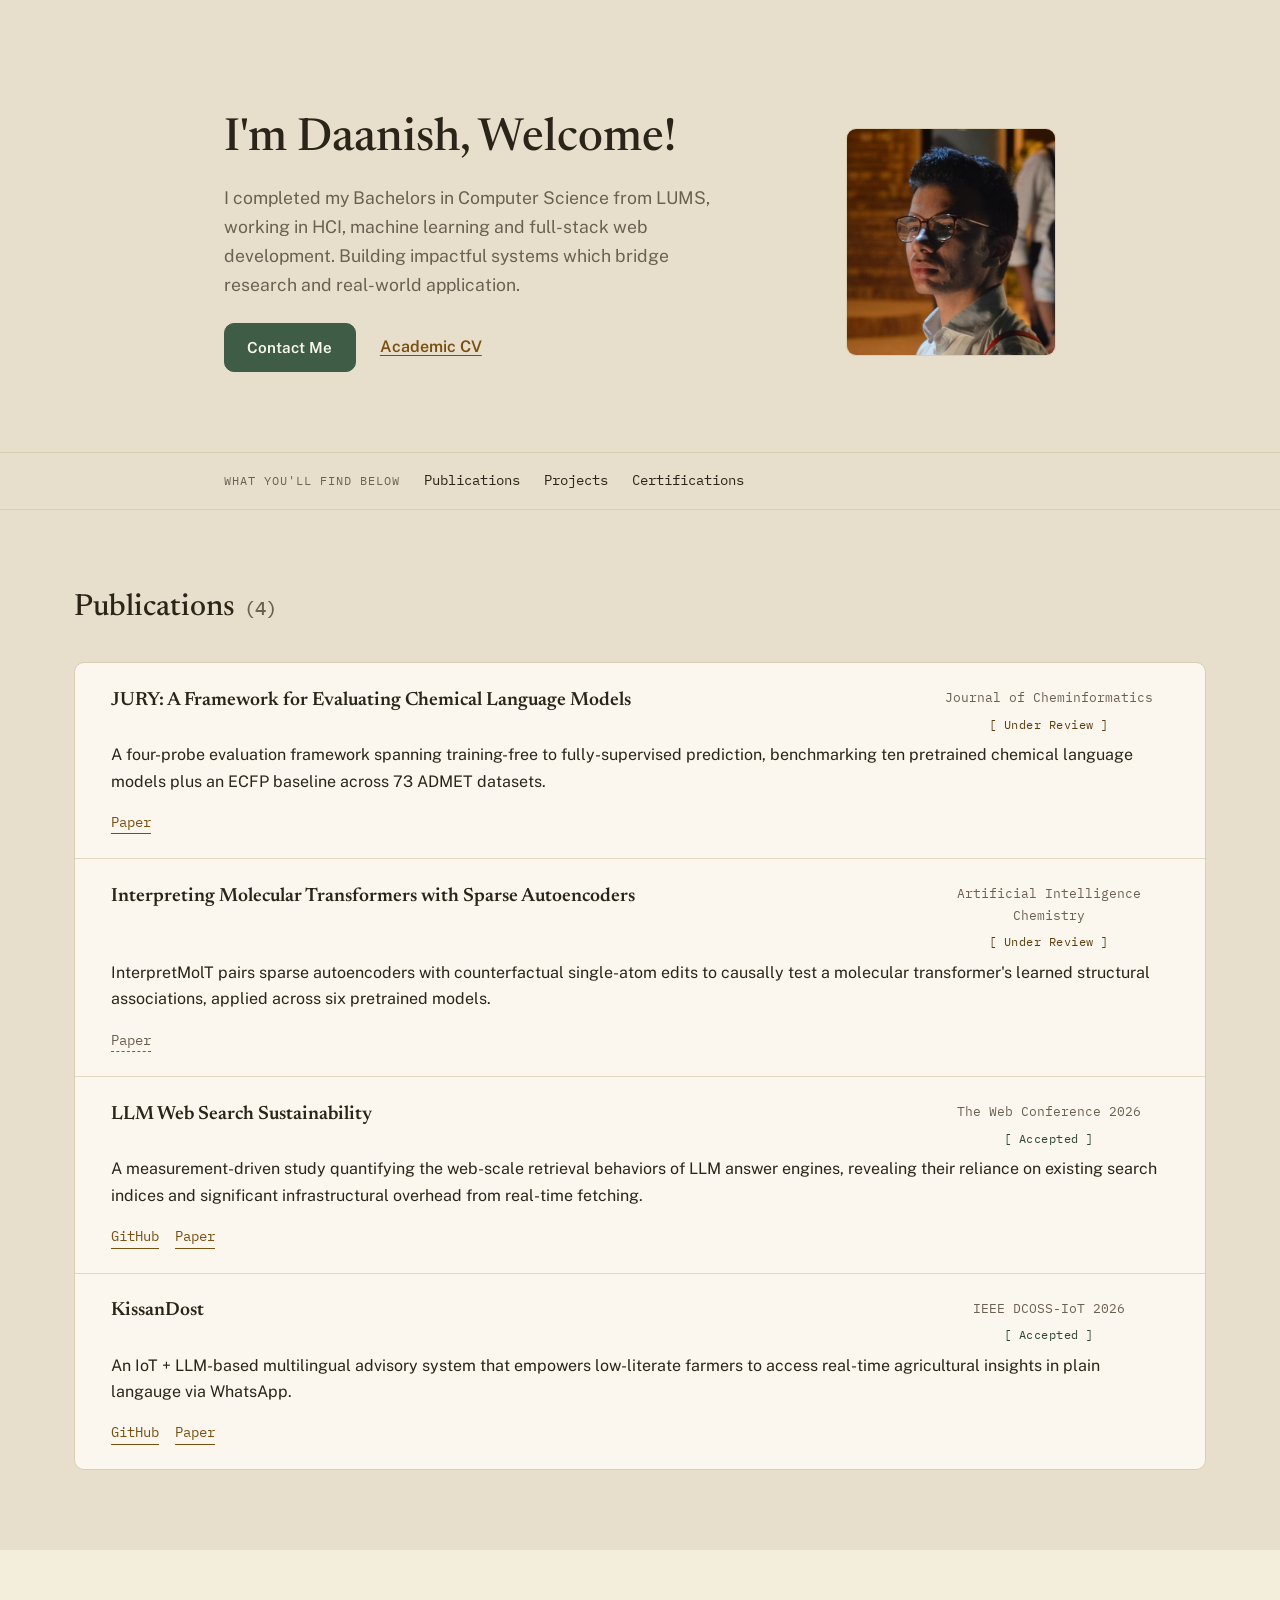
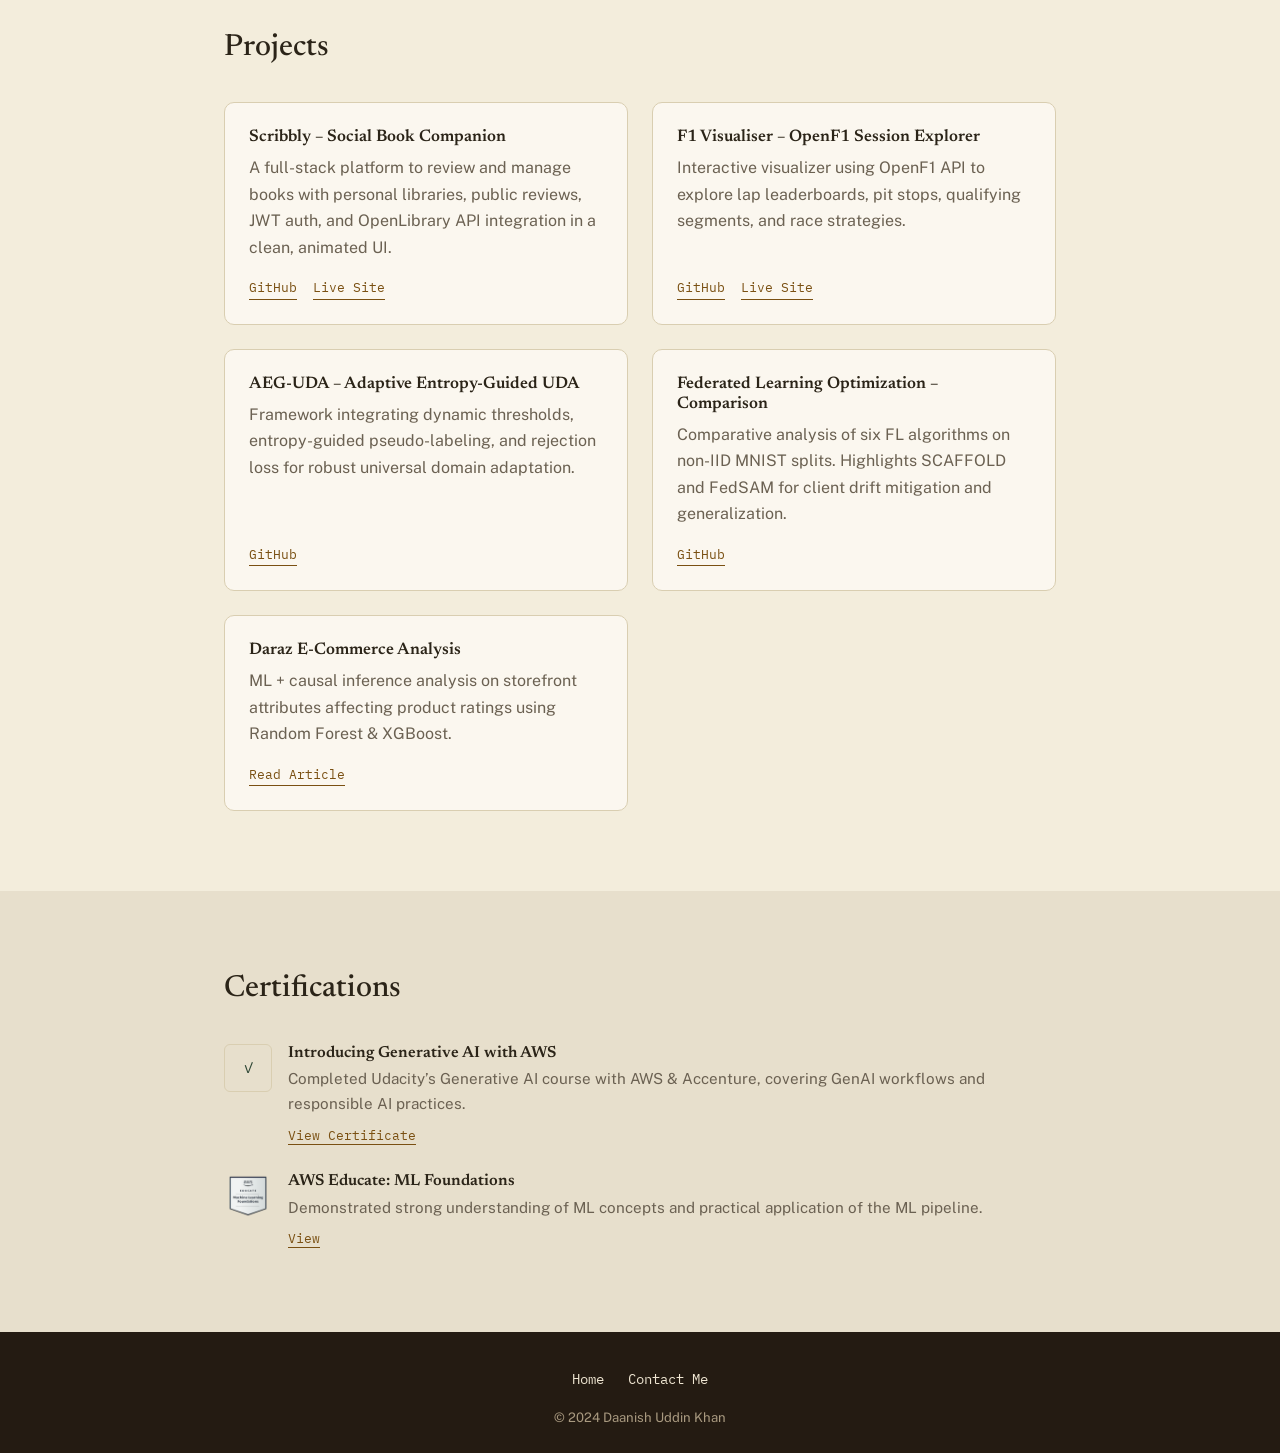
==== commit 9a4f6c5a: "Update index.html" ====
--- a/index.html
+++ b/index.html
@@ -65,7 +65,7 @@
             <p class="pub-desc">A four-probe evaluation framework spanning training-free to fully-supervised prediction, benchmarking ten pretrained chemical language models plus an ECFP baseline across 73 ADMET datasets.</p>
             <p class="pub-links">
               <!-- TODO(Daanish): replace # with the paper link once available -->
-              <a href="#" class="placeholder">Paper</a>
+              <a href="https://www.researchsquare.com/article/rs-10420771/v1" taregt="_blank">Paper</a>
             </p>
           </article>
 
@@ -234,4 +234,4 @@
   </footer>
 
 </body>
-</html>+</html>
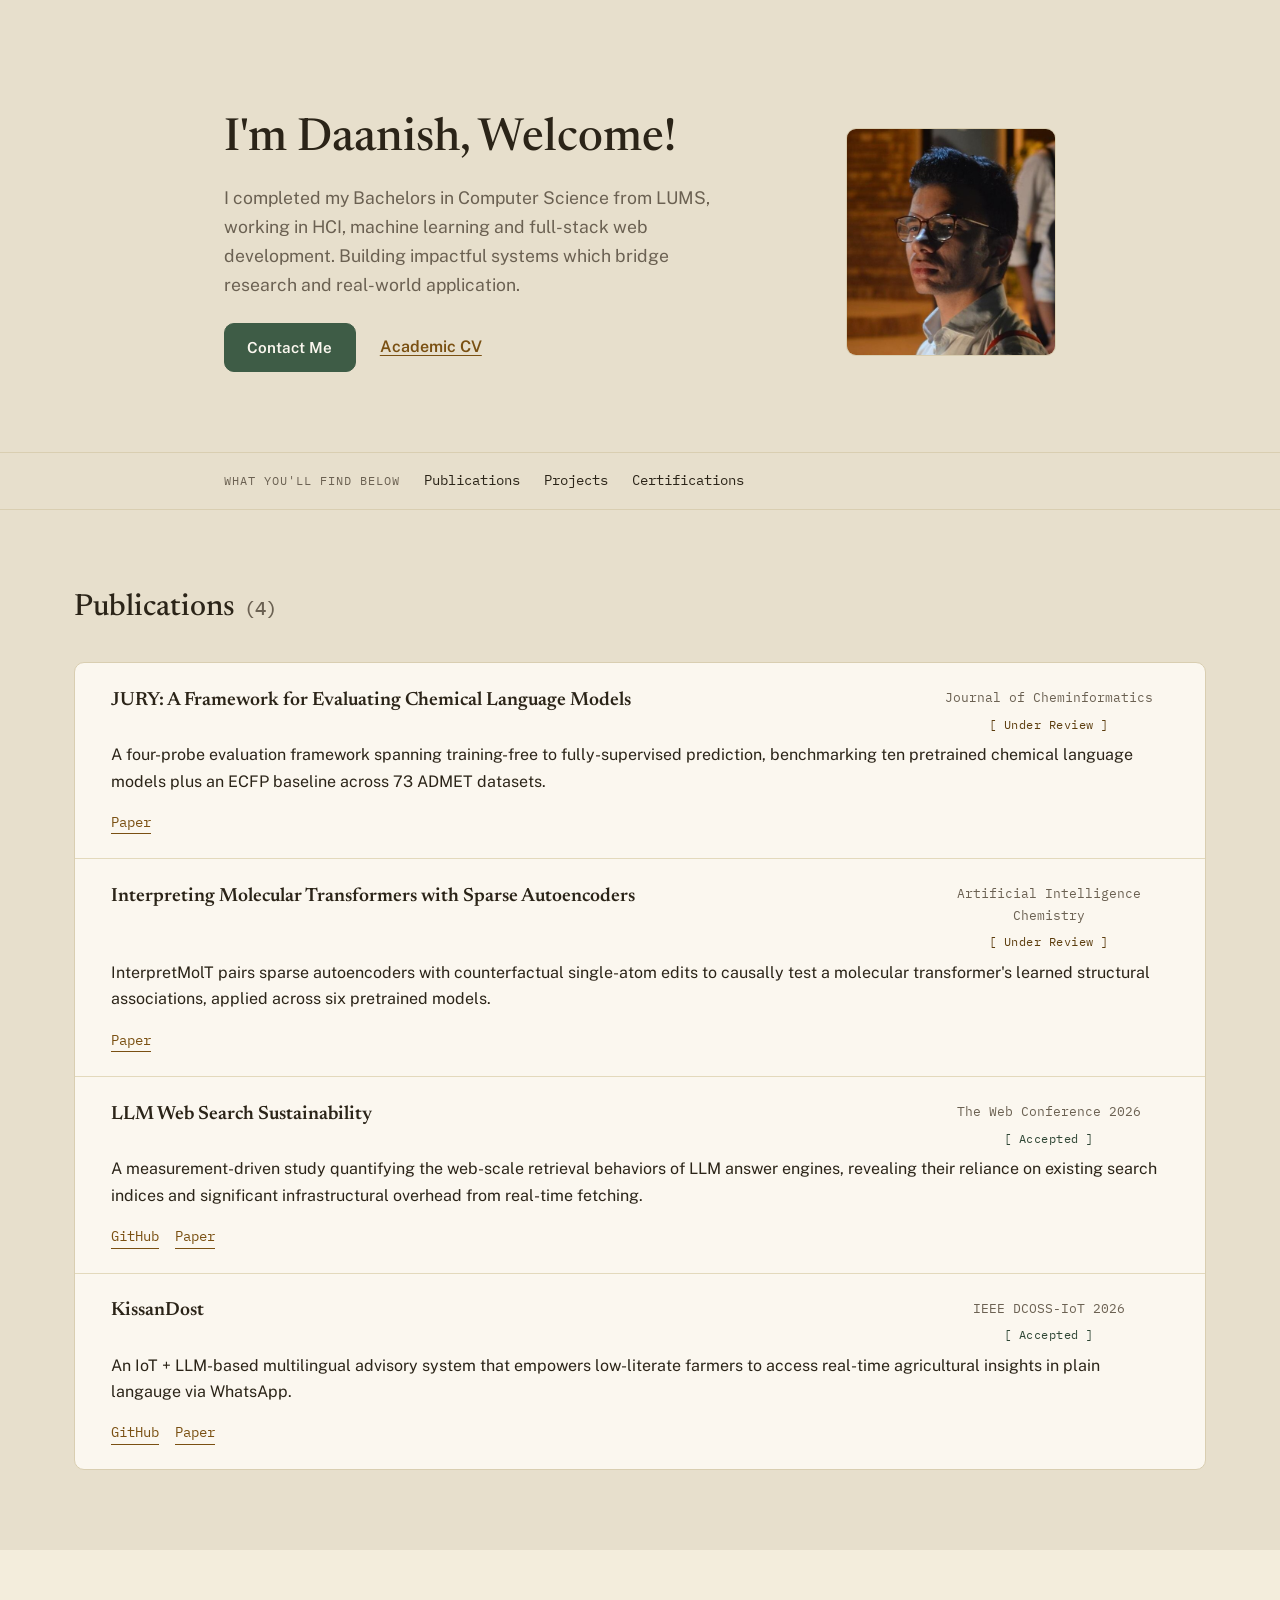
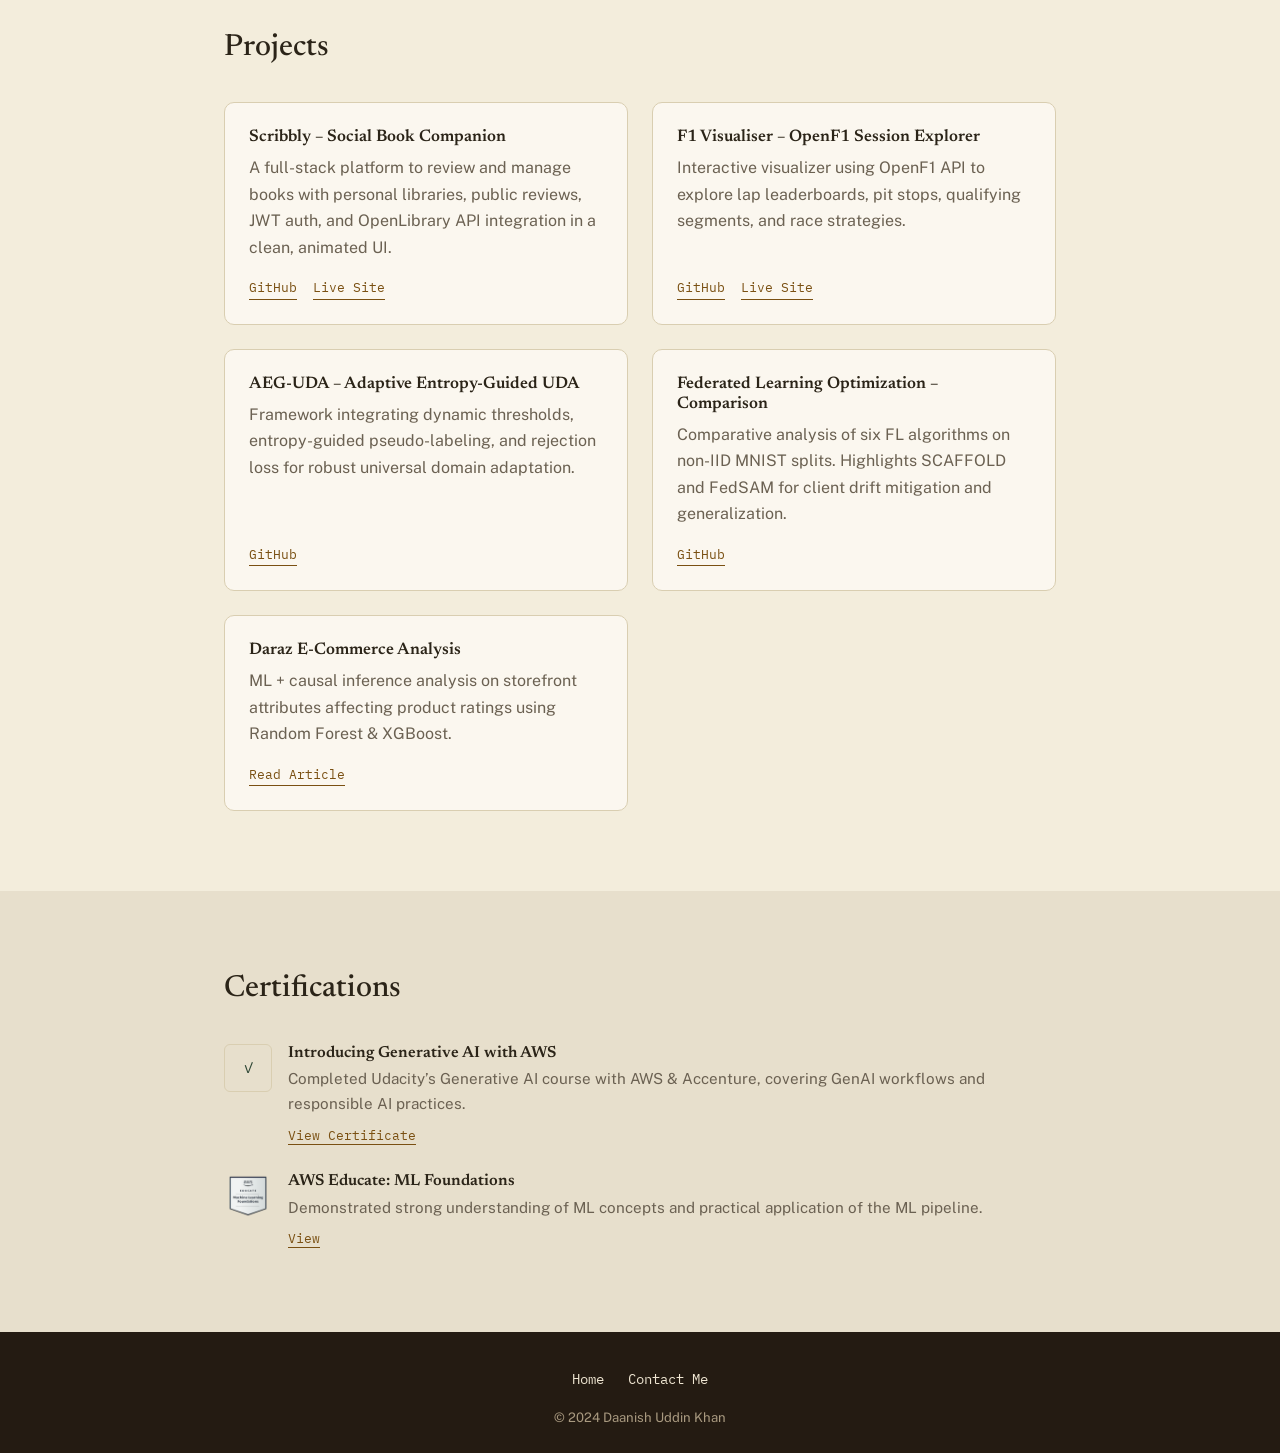
==== commit 23f11ca1: "Update index.html" ====
--- a/index.html
+++ b/index.html
@@ -81,7 +81,7 @@
             <p class="pub-desc">InterpretMolT pairs sparse autoencoders with counterfactual single-atom edits to causally test a molecular transformer's learned structural associations, applied across six pretrained models.</p>
             <p class="pub-links">
               <!-- TODO(Daanish): replace # with the paper link once available -->
-              <a href="#" class="placeholder">Paper</a>
+              <a href="InterpretMolT_preprint.pdf" target="_blank">Paper</a>
             </p>
           </article>
 
@@ -113,7 +113,7 @@
             <p class="pub-desc">An IoT + LLM-based multilingual advisory system that empowers low-literate farmers to access real-time agricultural insights in plain langauge via WhatsApp.</p>
             <p class="pub-links">
               <a href="https://github.com/anonymous115935/KissanDost" target="_blank">GitHub</a>
-              <a href="https://arxiv.org/abs/2602.08593" target="_blank">Paper</a>
+              <a href="https://ieeexplore.ieee.org/abstract/document/11659369" target="_blank">Paper</a>
             </p>
           </article>
 
